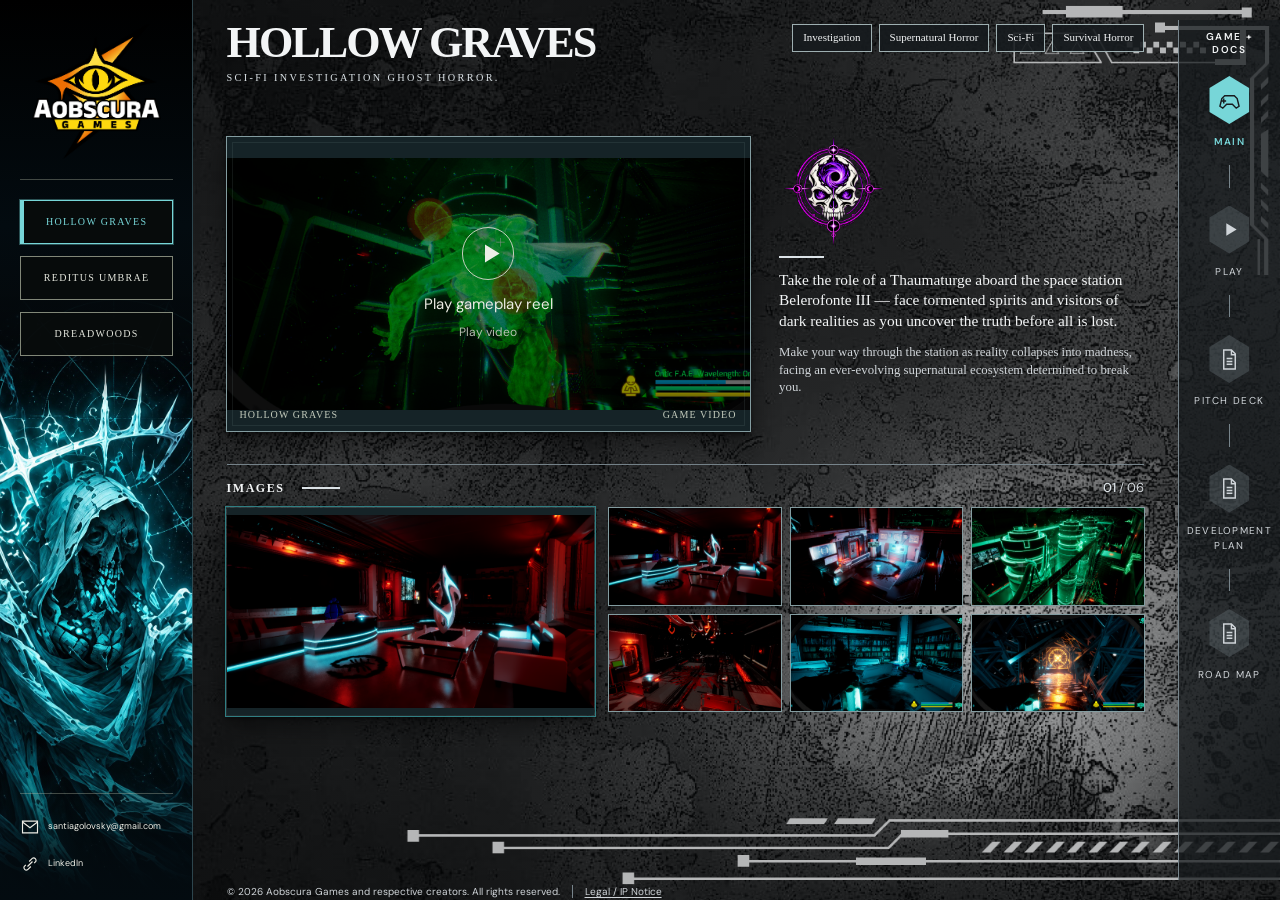
==== index.html @ de71d118 "Load updated Dreadwoods media" ====
<!doctype html>
<html lang="en">
<head>
  <meta charset="utf-8">
  <meta name="viewport" content="width=device-width,initial-scale=1">
  <meta name="theme-color" content="#30312f">
  <meta name="description" content="Current games in development by or with the collaboration of Aobscura Games: Hollow Graves, Reditus Umbrae and Dreadwoods.">
  <title>Games — Aobscura Games</title>
  <link rel="icon" href="data:image/svg+xml,%3Csvg xmlns='http://www.w3.org/2000/svg' viewBox='0 0 32 32'%3E%3Crect width='32' height='32' fill='%2330312f'/%3E%3Cpath d='m16 6 10 10-10 10L6 16Z' fill='%23b33b34'/%3E%3C/svg%3E">
  <link rel="stylesheet" href="./style.css?v=20261008l">
  <script defer src="./games.config.js?v=20261022a"></script>
  <script defer src="./dreadwoods-media.js?v=20261022a"></script>
  <link rel="stylesheet" href="./documents.css?v=20261008l">
  <link rel="stylesheet" href="./surfaces.css?v=20261011f">
  <link rel="stylesheet" href="./pdf-polish.css?v=20261009a">
  <script defer src="./documents.js?v=20261009a"></script>
  <link rel="stylesheet" href="./play.css?v=20261021ru">
  <link rel="stylesheet" href="./tags.css?v=20261021a">
  <script defer src="./play.js?v=20261021legal"></script>
  <link rel="stylesheet" href="./legal.css?v=20261021a">
  <script defer src="./legal.js?v=20261021a"></script>
  <script defer src="./app.js?v=20261013a"></script>
  <script defer src="./tags.js?v=20261021a"></script>
</head>
<body data-theme="hollow">
  <a class="skip" href="#game-title">Skip to game</a>
  <div class="shell"><div class="page-edges" aria-hidden="true"></div>
    <aside class="identity" aria-label="Identity and contact">
      <div class="sidebar-art" aria-hidden="true"><img id="sidebar-art" alt=""></div>
      <div class="identity-top"><div class="studio-logo" id="studio-logo"></div><span class="sr-only" id="identity-name"></span><span class="sr-only" id="identity-role"></span><div class="identity-divider"></div><nav id="game-tabs" class="game-tabs" aria-label="Choose a game"></nav></div>
      <div class="identity-bottom"><div class="identity-divider"></div><div class="contact-links" id="contact-links"></div></div>
    </aside>
    <main class="game" id="game-panel" aria-labelledby="game-title">
      <header class="game-heading"><div class="title-group"><h1 id="game-title" tabindex="-1"></h1><p id="game-subtitle"></p></div><ul class="metadata" id="metadata" aria-label="Game details"></ul></header>
      <div class="content-row"><section class="video-frame" id="video-frame" aria-label="Game video"></section><aside class="project-pitch" aria-label="About the game"><div class="project-logo" id="project-logo"></div><div class="pitch-copy"><div class="accent-divider" aria-hidden="true"></div><p id="description-primary"></p><p id="description-secondary"></p></div></aside></div>
      <section class="gallery" aria-label="Game images"><div class="gallery-heading"><h2>Images</h2><span id="image-count"></span></div><div class="gallery-body"><figure class="selected-image" id="selected-image"></figure><div class="thumbnails" id="thumbnails" role="group" aria-label="Choose an image"></div></div></section>
      <section id="play-view" class="play-view" aria-labelledby="play-title" hidden>
        <div class="play-heading"><h2 id="play-title">Play</h2></div>
        <div class="play-layout">
          <article class="play-premise"><span class="play-frame-corners" aria-hidden="true"><span class="play-frame-corner"></span></span><h3>The Game</h3><div id="play-premise-copy" class="play-premise-copy"></div></article>
          <aside class="play-build" aria-labelledby="play-build-title">
            <h3 id="play-build-title">Playable build</h3><p id="play-preparation" class="play-preparation">Under construction</p>
            <div id="play-poster" class="play-poster" hidden></div>
            <dl id="play-build-details" class="play-build-details"></dl><div id="play-build-actions"></div>
            <p id="play-build-note" class="play-build-note"></p><p id="play-build-provider" class="play-build-provider" hidden></p>
            <div id="play-build-legal" class="play-build-legal" hidden>
              <p><strong>Evaluation build — not for redistribution.</strong></p>
              <p>Provided solely for private evaluation. Redistribution, resale, public hosting or reuse of project materials without permission is prohibited.</p>
            </div>
          </aside>
        </div>
      </section>
      <section id="document-view" class="document-view" aria-label="Game document" hidden>
        <div class="document-body">
          <section class="pdf-stage" id="pdf-stage" aria-label="PDF page viewer" tabindex="0">
            <div id="pdf-page" class="pdf-page"></div>
            <p id="pdf-status" class="pdf-status" role="status"></p>
            <button id="pdf-prev" class="pdf-arrow previous" aria-label="Previous page" disabled>‹</button>
            <button id="pdf-next" class="pdf-arrow next" aria-label="Next page" disabled>›</button>
          </section>
          <aside class="document-info" aria-label="Document details">
            <div id="document-logo" class="document-logo"></div>
            <div class="document-rule"></div><h2 id="document-title"></h2><p id="document-description"></p>
            <div class="document-metadata">
              <div class="document-meta-row"><svg viewBox="0 0 24 24" aria-hidden="true"><path d="M6 2h8l4 4v16H6ZM14 2v5h4M9 11h6M9 14h6M9 17h6"/></svg><span>PDF document</span></div>
              <div class="document-meta-row"><svg viewBox="0 0 24 24" aria-hidden="true"><path d="M8 3h11v15H8ZM5 6H3v16h12v-2M11 7h5M11 10h5M11 13h5"/></svg><span id="pdf-total">Not available yet</span></div>
              <div class="document-meta-row"><svg viewBox="0 0 24 24" aria-hidden="true"><path d="M3 4h18v14H3ZM8 22h8M12 18v4M6 13l5-6M6 7h5v6"/></svg><span>Presentation document</span></div>
            </div>
            <div class="document-actions">
              <a id="pdf-open" class="document-action primary" target="_blank" rel="noopener noreferrer" hidden><svg viewBox="0 0 24 24" aria-hidden="true"><path d="M14 3h7v7M21 3l-11 11M10 5H3v16h16v-7"/></svg><span>Open PDF</span><svg viewBox="0 0 24 24" aria-hidden="true"><path d="m9 6 6 6-6 6"/></svg></a>
              <a id="pdf-download" class="document-action secondary" download hidden><svg viewBox="0 0 24 24" aria-hidden="true"><path d="M12 3v12m-5-5 5 5 5-5M3 16v5h18v-5"/></svg><span>Download PDF</span><svg viewBox="0 0 24 24" aria-hidden="true"><path d="m9 6 6 6-6 6"/></svg></a>
            </div>
            <p class="document-helper">Use ← → to navigate</p>
          </aside>
        </div>
        <section class="document-pages" aria-label="Document pages"><div class="document-pages-heading"><h2>Pages</h2><span id="pdf-count" role="status"></span></div><div id="pdf-thumbnails" class="pdf-thumbnails" role="group" aria-label="Choose a PDF page"></div></section>
      </section>
      <footer class="site-legal-footer" aria-label="Copyright and legal information">
        <span>© 2026 Aobscura Games and respective creators. All rights reserved.</span>
        <a href="#legal-ip-notice" id="legal-ip-link" aria-haspopup="dialog" aria-controls="legal-ip-notice">Legal / IP Notice</a>
      </footer>
    </main>
    <nav id="material-tabs" class="material-rail" aria-label="Game materials"><h2>Game + Docs</h2></nav>
  </div>
  <dialog id="legal-ip-notice" class="legal-dialog" aria-labelledby="legal-ip-title">
    <div class="legal-dialog-heading">
      <h2 id="legal-ip-title">INTELLECTUAL PROPERTY NOTICE</h2>
      <button type="button" id="legal-ip-close" aria-label="Close Legal / IP Notice" autofocus>×</button>
    </div>
    <p>© 2026 Aobscura Games and respective creators. All rights reserved.</p>
    <p>Hollow Graves, Reditus Umbrae and Dreadwoods, including their original concepts, worlds, characters, writing, game design, code, artwork and audiovisual materials presented on this site, may not be reproduced, redistributed, modified or used commercially without authorization from the applicable rights holders.</p>
    <p>Third-party and licensed materials, where applicable, remain the property of their respective owners.</p>
  </dialog>
  <p class="sr-only" id="announcement" role="status" aria-live="polite" aria-atomic="true"></p>
  <noscript><p class="noscript">Enable JavaScript to switch between Hollow Graves, Reditus Umbrae and Dreadwoods. Contact: santiagolovsky@gmail.com.</p></noscript>
</body>
</html>
---- style.css ----
@import url('https://fonts.googleapis.com/css2?family=Cinzel:wght@500;600&family=Cormorant+Garamond:wght@600;700&family=DM+Sans:wght@400;500;600&family=Libre+Baskerville:wght@400&display=swap');
:root{--accent:#08696e;--sidebar-accent:#77d6d8;--paper:#e7eceb;--side:#071216;--ink:#152124;--muted:#53656a;--line:#a6b4b5;--media:#17262b;--heading:'Cormorant Garamond',Georgia,serif;--body:'DM Sans',Arial,sans-serif;--pitch:'Libre Baskerville',Georgia,serif;--texture:url('assets/themes/paper.svg');--motif:url('assets/themes/hollow-diagram.svg');--border-style:solid;--side-width:clamp(210px,15.1vw,290px);--space:clamp(18px,2vw,38px)}
*{box-sizing:border-box}body{margin:0;background:var(--paper);color:var(--ink);font:16px/1.5 var(--body);transition:background-color .3s,color .3s}button,a{-webkit-tap-highlight-color:transparent}button{font:inherit;cursor:pointer}button:disabled{cursor:default}button:focus-visible,a:focus-visible{outline:2px solid var(--accent);outline-offset:4px}a{color:inherit;text-decoration:none}a:hover{text-decoration:underline}h1,h2,p,figure{margin:0}button,iframe{border-radius:0}img{display:block;max-width:100%}svg{width:20px;height:20px}[hidden]{display:none!important}.sr-only{position:absolute;width:1px;height:1px;padding:0;margin:-1px;overflow:hidden;clip:rect(0,0,0,0);white-space:nowrap;border:0}.skip{position:fixed;top:-100px;left:20px;z-index:30;padding:12px;background:var(--paper)}.skip:focus{top:10px}.shell{position:relative;isolation:isolate;min-height:100dvh;display:grid;grid-template-columns:var(--side-width) minmax(0,1fr)}.shell:before,.shell:after{content:'';position:fixed;pointer-events:none;z-index:-1;inset:0 0 0 var(--side-width)}.shell:before{background-image:var(--texture);background-repeat:repeat;mix-blend-mode:multiply;opacity:.8}.shell:after{background-image:var(--motif);background-size:100% 100%;background-repeat:no-repeat;opacity:.7;transition:opacity .3s}.identity{position:sticky;top:0;align-self:start;height:100dvh;background:var(--side);color:#ecece4;padding:clamp(20px,2vw,36px) clamp(18px,1.6vw,31px) 26px;display:flex;flex-direction:column;justify-content:space-between;min-width:0;overflow:hidden;isolation:isolate;transition:background-color .3s}.identity:before{content:'';position:absolute;inset:0;pointer-events:none;border-right:1px solid color-mix(in srgb,var(--sidebar-accent),transparent 65%);z-index:3}.sidebar-art{position:absolute;inset:38% 0 0;z-index:-2;pointer-events:none;overflow:hidden;opacity:.55;mask-image:linear-gradient(transparent,black 22%,black 74%,transparent)}.sidebar-art img{width:100%;height:100%;object-fit:cover;object-position:center;filter:brightness(.75) saturate(.75)}.identity:after{content:'';position:absolute;inset:0;z-index:-1;background:linear-gradient(var(--side) 0%,transparent 30%,transparent 65%,var(--side) 98%);pointer-events:none}.studio-logo{height:clamp(100px,14vh,165px);display:flex;align-items:center;justify-content:center}.studio-logo img{height:100%;width:auto;max-width:95%;object-fit:contain}.studio-logo .logo-fallback{font:600 24px var(--heading);letter-spacing:.12em}.identity-divider{height:1px;background:#b1b5a35e;margin:24px 0 28px}.game-tabs{display:flex;flex-direction:column;gap:13px}.game-tab{position:relative;min-height:52px;width:100%;padding:13px 9px;border:1px solid #818778;background:#0b0e0ed9;color:#e4e6dd;font-family:var(--heading);font-size:13px;font-weight:600;line-height:1.25;letter-spacing:.08em;transition:border-color .25s,color .25s,background .25s}.game-tab[aria-current=true]{border-color:var(--sidebar-accent);box-shadow:inset 4px 0 var(--sidebar-accent);color:var(--sidebar-accent);background:#080d0cf2}.game-tab:hover{border-color:var(--sidebar-accent)}.identity button:focus-visible,.identity a:focus-visible{outline-color:var(--sidebar-accent)}.identity-bottom{position:relative;margin-top:30px}.contact-links{display:flex;flex-direction:column;gap:17px}.contact-links a{display:flex;align-items:center;gap:12px;font-size:12px;min-height:25px;overflow-wrap:anywhere}.contact-links svg{flex:none;stroke:currentColor;fill:none;stroke-width:1.4}.game{width:100%;max-width:none;margin-inline:auto;min-width:0;padding:clamp(22px,2.4vh,32px) var(--space) 24px;display:flex;flex-direction:column;gap:22px;align-self:start}.game-heading{height:84px;flex:none;display:flex;align-items:flex-start;justify-content:space-between;gap:18px}.title-group{min-width:0;flex:1}h1{font:600 clamp(32px,3.85vw,74px)/1.05 var(--heading);letter-spacing:-.025em;white-space:nowrap}#game-subtitle{color:var(--accent);font-size:clamp(11px,.83vw,16px);text-transform:uppercase;letter-spacing:.2em;line-height:1.6;margin-top:5px;white-space:nowrap}.metadata{padding:0;margin:4px 0 0;list-style:none;display:flex;flex-wrap:wrap;justify-content:flex-end;gap:7px;max-width:25%;flex:none}.metadata li{background:color-mix(in srgb,var(--paper) 93%,var(--ink));border:1px solid var(--line);padding:8px 13px;white-space:nowrap;font:12px var(--pitch);line-height:1.35}.content-row{display:grid;grid-template-columns:minmax(0,57fr) minmax(0,38fr);column-gap:5%;align-items:start}.video-frame,.selected-image,.thumbnail{box-sizing:content-box;aspect-ratio:16 / 9;width:100%;height:auto;min-width:0;position:relative;overflow:hidden;background:var(--media);outline:1px var(--border-style) color-mix(in srgb,var(--accent),var(--line) 70%);outline-offset:0;border:0;padding:0;isolation:isolate;transition:background-color .3s}.video-frame{display:grid;place-items:center}.video-frame:before,.image-placeholder:before{content:'';position:absolute;inset:0;z-index:-1;pointer-events:none;background-image:var(--texture);opacity:.14;mix-blend-mode:screen}.video-frame:after{content:'';position:absolute;inset:10px;pointer-events:none;border:1px solid #d3dbc318;z-index:-1}.video-frame video,.video-frame iframe{position:absolute;inset:0;display:block;width:100%;height:100%;object-fit:contain;border:0;background:#0c1010}.video-poster{position:absolute;inset:0;width:100%;height:100%;object-fit:contain;filter:brightness(.55);z-index:-1}.video-empty,.video-start{display:flex;flex-direction:column;align-items:center;justify-content:center;gap:8px;color:#ecece4;text-align:center;padding:18px}.video-start{position:absolute;inset:0;width:100%;height:100%;border:0;background:transparent}.play-symbol{height:clamp(40px,4.1vw,78px);width:clamp(40px,4.1vw,78px);border:1px solid #c5cebe;border-radius:50%;display:grid;place-items:center;margin-bottom:5px}.play-symbol svg{width:27px;height:27px;fill:#eceee7;transform:translateX(1px)}.video-empty .play-symbol{opacity:.4}.video-empty strong,.video-start strong{font-weight:400;font-size:15px}.video-empty p,.video-start p{font-size:12px;color:#b6beb2}.video-start:hover .play-symbol{background:#e9eee5}.video-start:hover svg{fill:var(--media)}.media-corner{position:absolute;left:13px;bottom:9px;font-size:10px;letter-spacing:.08em;color:#c3cbbc}.media-corner.right{left:auto;right:13px}.video-error{padding:20px;text-align:center;color:#eceee7;font-size:15px}.video-error p{font-size:13px;margin-top:8px;color:#c6c9bf}.project-pitch{min-width:0;display:flex;flex-direction:column;gap:12px;padding:0 0 0 2%;}.project-logo{height:clamp(78px,10.7vw,195px);display:flex;justify-content:center;align-items:center;flex:none}.project-logo img{width:auto;height:100%;max-width:75%;object-fit:contain;}.project-logo .logo-fallback{font:600 20px var(--heading);letter-spacing:.06em;text-align:center}.accent-divider{width:45px;height:2px;background:var(--accent);margin-bottom:17px}.pitch-copy p{font-family:var(--pitch);font-size:clamp(14px,1.13vw,21px);line-height:1.52}.pitch-copy #description-secondary{font-size:clamp(12px,1vw,18px);color:var(--muted);margin-top:15px}.gallery{padding-top:18px;border-top:1px solid var(--line);min-width:0}.gallery-heading{display:flex;align-items:center;justify-content:space-between;margin-bottom:13px}.gallery h2{font-size:12px;letter-spacing:.15em;font-weight:600;display:flex;align-items:center;gap:17px;text-transform:uppercase}.gallery h2:after{content:'';display:block;width:38px;height:2px;background:var(--accent)}#image-count{font-size:13px;color:var(--muted);font-variant-numeric:tabular-nums}#image-count strong{color:var(--accent);font-weight:500}.gallery-body{display:grid;grid-template-columns:minmax(0,40fr) minmax(0,60fr);gap:16px;align-items:start}.selected-image{outline-color:var(--accent);outline-offset:2px}.selected-image img{position:absolute;inset:0;width:100%;height:100%;object-fit:contain}.selected-image figcaption{position:absolute;bottom:0;left:0;right:0;background:#0c100ddd;color:#e5e9df;padding:6px 10px;font-size:12px}.image-placeholder{position:absolute;inset:0;display:flex;align-items:center;justify-content:center;flex-direction:column;gap:8px;color:#bac1b3;isolation:isolate}.image-placeholder svg{width:28px;height:28px;stroke:currentColor;stroke-width:1;fill:none;opacity:.5}.image-placeholder span{font-size:12px;opacity:.75}.image-marker{position:absolute;bottom:8px;left:10px;font-size:10px;color:#cad0c3;letter-spacing:.06em}.thumbnails{display:grid;grid-template-columns:repeat(3,minmax(0,1fr));gap:13px;align-items:start}.thumbnail{cursor:pointer}.thumbnail:hover{outline-color:var(--accent);outline-width:2px}.thumbnail .image-placeholder span{position:absolute;left:9px;bottom:5px;font-size:12px;opacity:1}.thumbnail img{position:absolute;inset:0;width:100%;height:100%;object-fit:cover}.noscript{position:fixed;inset:0;background:var(--paper);padding:10vw}.content-enter{animation:content-enter .28s ease-out}@keyframes content-enter{from{opacity:.45}to{opacity:1}}
/* The frame geometry is width-driven. No media row stretches to fill spare height. */
@media(min-width:1101px) and (max-height:850px){.game{gap:17px;padding-top:20px;max-width:none}.game-heading{height:68px}h1{font-size:clamp(32px,3.5vw,58px)}.project-logo{height:clamp(64px,10.4vh,95px)}.project-pitch{gap:9px}.pitch-copy p{font-size:clamp(13px,1.04vw,17px);line-height:1.46}.pitch-copy #description-secondary{font-size:clamp(12px,.94vw,15px);margin-top:10px}.accent-divider{margin-bottom:11px}.gallery{padding-top:13px}.gallery-heading{margin-bottom:10px}.identity-divider{margin:18px 0 23px}.studio-logo{height:115px}.game-tab{min-height:46px;font-size:12px}.contact-links{gap:13px}}
@media(max-width:1100px){:root{--side-width:190px;--space:22px}.game{max-width:none;gap:20px}.game-heading{height:auto;min-height:85px;display:block}h1{font-size:clamp(30px,4.1vw,45px)}#game-subtitle{font-size:10px;letter-spacing:.13em;white-space:normal}.metadata{position:static;max-width:none;justify-content:flex-start;margin-top:10px}.metadata li{padding:4px 8px;font-size:11px}.content-row{grid-template-columns:minmax(0,1fr)}.project-pitch{display:grid;grid-template-columns:100px minmax(0,1fr);gap:20px;padding:22px 0 0}.project-logo{height:100px}.pitch-copy p{font-size:14px}.pitch-copy #description-secondary{font-size:13px;margin-top:10px}.accent-divider{margin-bottom:10px}.gallery-body{grid-template-columns:minmax(0,40fr) minmax(0,60fr);gap:12px}.thumbnails{gap:10px}.studio-logo{height:110px}.identity{padding:23px 16px}.game-tab{font-size:11px;min-height:44px}.contact-links a{font-size:11px;gap:8px}.contact-links svg{width:17px}}
@media(max-width:700px){:root{--side-width:0px;--space:20px}.shell{grid-template-columns:minmax(0,1fr)}.shell:before,.shell:after{inset:0}.identity{position:relative;height:auto;padding:16px 20px 18px;display:block}.sidebar-art{inset:0;opacity:.2;mask-image:none}.studio-logo{height:77px;justify-content:flex-start}.studio-logo img{height:100%;width:94px;object-fit:contain}.identity-top{display:grid;grid-template-columns:95px minmax(0,1fr);align-items:center;gap:14px}.identity-top>.identity-divider{display:none}.game-tabs{display:grid;grid-template-columns:1fr;gap:7px}.game-tab{min-height:31px;padding:7px;font-size:10px;text-align:left;padding-left:13px}.identity-bottom{margin:0;position:absolute;left:20px;top:111px}.identity-bottom .identity-divider{display:none}.contact-links{flex-direction:row;gap:12px}.contact-links a span{display:none}.contact-links a{min-width:28px;min-height:30px}.game{padding:22px 20px 24px;gap:22px}.game-heading{min-height:0;height:auto;display:flex;position:relative;padding-bottom:30px}h1{font-size:clamp(27px,6.9vw,46px);white-space:nowrap;letter-spacing:-.04em}#game-subtitle{font-size:10px;letter-spacing:.1em;white-space:normal;margin-top:7px}.metadata{position:absolute;left:0;bottom:0;margin:0;max-width:100%}.metadata li{font-size:10px;padding:3px 7px}.project-pitch{display:flex;padding-top:20px;gap:14px}.project-logo{height:105px}.pitch-copy p{font-size:16px;line-height:1.6}.pitch-copy #description-secondary{font-size:14px}.gallery-body{display:flex;flex-direction:column;gap:18px}.selected-image{flex:none}.thumbnails{width:100%;grid-template-columns:repeat(3,minmax(0,1fr));gap:11px}.video-empty strong{font-size:13px}.video-empty p{font-size:11px}.media-corner{font-size:9px;bottom:7px;left:8px}.media-corner.right{right:8px;left:auto;font-size:8px}.video-empty{gap:5px;padding:12px}.play-symbol{height:43px;width:43px;margin-bottom:3px}.play-symbol svg{height:20px;width:20px}.image-marker{font-size:10px}.gallery{padding-top:15px}}
@media(prefers-reduced-motion:reduce){*,*:before,*:after{transition:none!important;animation:none!important}}
/* Keep the emblem and pitch balanced with the video on laptop displays. */
@media(min-width:1101px) and (max-height:850px){.project-logo{height:128px}.pitch-copy p{font-size:15px}.pitch-copy #description-secondary{font-size:13px}.contact-links a{font-size:10px;gap:8px}.contact-links svg{width:17px}}
.project-logo img{mask-image:radial-gradient(ellipse,black 52%,transparent 74%)}
.game-tab[aria-current=true]{color:color-mix(in srgb,var(--sidebar-accent) 65%,#fff)}

/* Editorial composition: sidebar + full-width main, with quiet outer margins. */
@media(min-width:1101px){
 .game{padding:26px clamp(34px,3vw,58px) 24px;gap:22px}
 .game-heading{height:94px}
 h1{font-size:clamp(46px,4.15vw,80px)}
 .project-pitch{padding:0 12px 0 0;gap:16px}
 .project-logo{height:190px}
 .pitch-copy{max-width:490px}
 .pitch-copy p{font-size:clamp(15px,1.07vw,21px);line-height:1.55}
 .pitch-copy #description-secondary{font-size:clamp(13px,.94vw,18px)}
 .gallery{padding-top:15px}.gallery-heading{margin-bottom:12px}
}
.studio-logo{height:166px}.studio-logo img{max-width:100%;object-fit:contain}
.identity{background:#050708}.identity:after{background:linear-gradient(#000 0%,var(--side) 25%,transparent 55%,#050606e6 100%)}
.sidebar-art{inset:37% 0 0;opacity:.86}.sidebar-art img{filter:brightness(.9) saturate(.9)}
.identity:before{border:1px solid color-mix(in srgb,var(--sidebar-accent),transparent 65%);background-image:var(--motif);background-size:auto 100%;opacity:.7}
.game-tab{font-size:14px;letter-spacing:.09em;background:#080b0be8}
.game-tab:hover{background:color-mix(in srgb,var(--sidebar-accent) 17%,#080b0b);color:#fff;border-color:var(--sidebar-accent)}
.game-tab[aria-current=true]{background:color-mix(in srgb,var(--sidebar-accent) 12%,#080b0b);box-shadow:inset 4px 0 var(--sidebar-accent),0 0 0 1px color-mix(in srgb,var(--sidebar-accent),transparent 65%)}
.game-tab:focus-visible{outline:2px solid #fff;outline-offset:5px}
.shell:after{opacity:.92}
body[data-theme=hollow] .shell:before{opacity:.38}
body[data-theme=hollow] h1{font-weight:700;letter-spacing:-.035em}
body[data-theme=reditus] h1{font-family:'Cinzel',Georgia,serif;font-weight:600;font-size:clamp(32px,3.6vw,69px);letter-spacing:-.035em}
body[data-theme=dreadwoods] h1{font-family:Georgia,serif;font-weight:400;letter-spacing:.015em}
@media(min-width:1101px) and (max-height:850px){.game{padding-top:18px;gap:16px}.game-heading{height:66px}h1{font-size:clamp(38px,3.6vw,60px)}body[data-theme=reditus] h1{font-size:clamp(36px,3.4vw,56px)}.project-logo{height:115px}.project-pitch{gap:10px}.pitch-copy p{font-size:14px}.pitch-copy #description-secondary{font-size:12px}.studio-logo{height:116px}}
@media(max-width:1100px){.studio-logo{height:125px}.game-tab{font-size:11px}.project-logo{height:100px}}
@media(max-width:700px){.studio-logo{height:77px}.studio-logo img{width:95px}.sidebar-art{inset:0;opacity:.2}.game-tab{font-size:10px}.identity{padding-bottom:20px}.project-logo{height:120px}body[data-theme=reditus] h1{font-size:clamp(25px,6.5vw,42px)}}

/* Second visual pass: quiet copy region and a seamless dark logo field. */
.identity:after{background:linear-gradient(#000 0%,#000 20%,var(--side) 33%,transparent 53%,#050606e6 100%)}
.shell:after{mask-image:linear-gradient(to bottom,black 0%,black 30%,transparent 35%,transparent 57%,black 65%)}
.project-pitch{position:relative}.pitch-copy{position:relative}
@media(min-width:1101px){.project-logo img{max-width:70%}.gallery-body{gap:15px}.thumbnails{gap:11px}}
/* Reference fidelity: layered manuscript edges, distinct ink, restrained controls. */
.page-edges{position:fixed;inset:0 0 0 var(--side-width);background:var(--edges) center/100% 100% no-repeat;pointer-events:none;z-index:-1;opacity:.8}
.shell:after{opacity:.48}
.identity:before{background-image:var(--edges);background-size:100% 100%;opacity:.85}
.sidebar-art{inset:33% 0 0;opacity:.95;mask-image:linear-gradient(transparent,black 20%,black 83%,transparent)}
.sidebar-art img{filter:brightness(.86) saturate(.9)}
.identity:after{background:linear-gradient(#000 0%,#000 20%,var(--side) 31%,transparent 48%,#050606db 100%)}
.game-tab{font-family:Georgia,serif;font-weight:400;letter-spacing:.13em}
.game-tab[aria-current=true]{color:var(--sidebar-accent);background:#080b0be8;box-shadow:inset 3px 0 var(--sidebar-accent),0 0 0 1px color-mix(in srgb,var(--sidebar-accent),transparent 65%)}
body[data-theme=reditus] .game-tab[aria-current=true],body[data-theme=dreadwoods] .game-tab[aria-current=true]{color:#f0d5c0}
body[data-theme=hollow] h1{font-family:Georgia,serif;font-weight:700;letter-spacing:-.045em}
body[data-theme=reditus] h1{font-family:'Palatino Linotype','Book Antiqua',Palatino,serif;font-weight:400;letter-spacing:-.035em}
body[data-theme=dreadwoods] h1{font-family:'Baskerville','Times New Roman',serif;font-weight:700;letter-spacing:.015em}
#game-subtitle{font-family:Georgia,serif;font-weight:600;letter-spacing:.27em}
.project-logo{position:relative}
.project-logo img{height:100%;max-width:80%;mask-image:radial-gradient(ellipse,black 42%,transparent 72%)}
.video-frame,.selected-image,.thumbnail{background:color-mix(in srgb,var(--media) 88%,#090d0d);outline-color:color-mix(in srgb,var(--accent) 52%,var(--line))}
.video-frame:after{inset:6px;border-color:#d3dbc321}
.video-frame:before{opacity:.07}
.image-placeholder:before{opacity:.05}
.media-corner,.image-marker{font-family:Georgia,serif;letter-spacing:.11em}
.selected-image{outline-color:var(--accent)}
.gallery h2{font-family:Georgia,serif;font-size:14px;letter-spacing:.13em}
.metadata li{background:transparent;border-color:color-mix(in srgb,var(--line),var(--ink) 20%);font-family:Georgia,serif;font-size:14px}
body[data-theme=dreadwoods] .shell:after{opacity:.22}
body[data-theme=reditus] .shell:before{opacity:.85}
body[data-theme=dreadwoods] .shell:before{opacity:.75}
@media(min-width:1101px){
 body[data-theme=hollow] h1{font-size:clamp(44px,4.25vw,82px)}
 body[data-theme=reditus] h1{font-size:clamp(43px,4.15vw,80px)}
 body[data-theme=dreadwoods] h1{font-size:clamp(46px,4.35vw,84px)}
 .project-logo{height:198px}.project-pitch{gap:12px}
 .pitch-copy p{font-family:Georgia,serif;font-size:clamp(16px,1.22vw,23px);line-height:1.42}
 .pitch-copy #description-secondary{font-size:clamp(14px,1.06vw,20px);line-height:1.42}
}
@media(min-width:1101px) and (max-height:850px){body[data-theme] h1{font-size:clamp(37px,3.6vw,61px)}.project-logo{height:115px}.pitch-copy p{font-size:16px}.pitch-copy #description-secondary{font-size:14px}}
@media(max-width:700px){.page-edges{opacity:.38}.sidebar-art{inset:0;opacity:.2}.metadata li{font-size:11px}#game-subtitle{letter-spacing:.16em}}
/* Screen-fit composition. Width and height both constrain the 16:9 frames. */
.shell:before{background-image:var(--texture),var(--paper-art);background-size:360px 360px,240px 200px;opacity:.65}
body[data-theme=hollow] .shell:before{opacity:.38}
.page-edges{background-image:var(--binding-art),var(--outer-art);background-position:left top,right top;background-size:30px 100%,26px 100%;background-repeat:no-repeat;opacity:.85}
@media(min-width:701px){
 :root{--side-width:clamp(165px,15.1vw,290px);--space:clamp(20px,2.6vw,50px);--hero-height:min(calc((100vw - var(--side-width) - 2*var(--space))*.57*.5625),calc((100dvh - 166px)*.57));--row-height:max(var(--hero-height),min(310px,42dvh));--gallery-height:min(calc((100vw - var(--side-width) - 2*var(--space))*.40*.5625),calc(100dvh - var(--row-height) - 175px))}
 html,body{height:100%;overflow:hidden}
 .shell{height:100dvh;min-height:0;grid-template-columns:var(--side-width) minmax(0,1fr)}
 .game{height:100dvh;max-width:none;padding:20px var(--space);gap:17px;display:flex;min-height:0}
 .game-heading{height:80px;min-height:0;display:flex;padding:0;flex:none}
 body[data-theme] h1{font-size:clamp(30px,4vw,77px);line-height:1.03}
 #game-subtitle{font-size:clamp(9px,.8vw,15px);letter-spacing:.19em;white-space:normal}
 .metadata{position:static;max-width:24%;margin:4px 0 0;justify-content:flex-end}.metadata li{font-size:clamp(10px,.74vw,14px);padding:6px 9px}
 .content-row{height:var(--row-height);min-height:0;flex:none;display:grid;grid-template-columns:calc(var(--hero-height)*16/9) minmax(0,1fr);gap:clamp(18px,3.5vw,67px)}
 .video-frame{width:100%;height:auto;aspect-ratio:16/9;align-self:start}
 .project-pitch{display:flex;flex-direction:column;padding:0;gap:10px;min-height:0;max-height:100%}
 .project-logo{height:clamp(60px,calc(var(--row-height)*.35),180px);flex:none}
 .pitch-copy{max-width:490px}.pitch-copy p{font:clamp(12px,1.2vw,23px)/1.36 Georgia,serif}.pitch-copy #description-secondary{font-size:clamp(11px,1vw,19px);line-height:1.36;margin-top:12px}
 .accent-divider{margin-bottom:12px}
 .gallery{padding-top:13px;min-height:0;flex:none}.gallery-heading{height:20px;margin-bottom:10px}.gallery h2{font-size:12px}
 .gallery-body{display:grid;grid-template-columns:calc(var(--gallery-height)*16/9) minmax(0,1fr);gap:15px;align-items:start}
 .selected-image{width:100%;height:auto;aspect-ratio:16/9}
 .thumbnails{display:grid;grid-template-columns:repeat(3,minmax(0,1fr));gap:10px;max-width:calc(((var(--gallery-height) - 10px)/2)*16/9*3 + 20px)}
 .thumbnail{width:100%;height:auto;aspect-ratio:16/9}
 .identity{height:100dvh;padding:24px clamp(15px,1.6vw,31px);display:flex;position:sticky}.identity-top{display:block}.identity-bottom{position:relative;top:auto;left:auto;margin-top:20px}
 .studio-logo{height:clamp(85px,15vh,162px)}.studio-logo img{width:auto}.identity-divider{margin:20px 0}.game-tabs{display:flex;gap:12px}.game-tab{font-size:clamp(10px,.72vw,14px);min-height:44px;padding:10px 6px;text-align:center}
 .contact-links{display:flex;flex-direction:column;gap:12px}.contact-links a{font-size:clamp(9px,.62vw,12px);gap:8px}.contact-links a span{display:inline}
}
@media(min-width:701px) and (max-height:800px){
 :root{--hero-height:min(calc((100vw - var(--side-width) - 2*var(--space))*.57*.5625),calc((100dvh - 142px)*.57));--gallery-height:min(calc((100vw - var(--side-width) - 2*var(--space))*.40*.5625),calc(100dvh - var(--row-height) - 153px))}
 .game{padding-top:15px;padding-bottom:15px;gap:13px}.game-heading{height:62px}body[data-theme] h1{font-size:clamp(28px,3.5vw,62px)}
 .project-logo{height:clamp(50px,calc(var(--row-height)*.27),100px)}.pitch-copy p{font-size:clamp(12px,1.12vw,17px)}.pitch-copy #description-secondary{font-size:clamp(11px,.95vw,14px)}
}
.shell:before{background-size:360px 360px,120px 100px}
@media(max-width:700px){
 html,body{height:100%;overflow:hidden}.shell{height:100dvh;min-height:0;display:flex;flex-direction:column}.identity{height:78px;flex:none;padding:8px 14px}.identity-top{display:grid;grid-template-columns:60px 1fr;gap:10px}.studio-logo{height:52px}.studio-logo img{width:60px}.game-tabs{display:grid;grid-template-columns:repeat(3,1fr);gap:5px}.game-tab{padding:6px 3px;min-height:38px;text-align:center;font-size:8px;letter-spacing:.03em}.identity-bottom{top:56px;left:18px}.contact-links{gap:8px}.contact-links a{min-height:16px;min-width:20px}.contact-links svg{height:12px;width:12px}
 .game{height:calc(100dvh - 78px);padding:12px 18px;gap:12px;min-height:0}.game-heading{height:60px;min-height:0;padding-bottom:22px;flex:none}body[data-theme] h1{font-size:clamp(23px,6.8vw,37px)}#game-subtitle{font-size:8px;letter-spacing:.1em;margin-top:3px}.metadata li{font-size:9px;padding:2px 6px}
 .content-row{display:flex;flex-direction:column;gap:12px;min-height:0}.video-frame{width:min(100%,calc((100dvh - 460px)*16/9));min-width:180px;align-self:center;flex:none}.video-empty strong{font-size:11px}.video-empty p{font-size:9px}.play-symbol{height:30px;width:30px}.media-corner{font-size:7px}.media-corner.right{font-size:6px}
 .project-pitch{display:grid;grid-template-columns:50px minmax(0,1fr);gap:12px;padding:0}.project-logo{height:65px}.project-logo img{max-width:100%}.pitch-copy p{font:12px/1.3 Georgia,serif}.pitch-copy #description-secondary{font-size:11px;line-height:1.3;margin-top:7px}.accent-divider{margin-bottom:7px;width:28px}
 .gallery{padding-top:9px}.gallery-heading{margin-bottom:8px}.gallery h2{font-size:10px}.gallery-body{display:grid;grid-template-columns:40fr 60fr;gap:9px}.thumbnails{grid-template-columns:repeat(3,minmax(0,1fr));gap:6px}.image-placeholder span{font-size:8px}.image-marker{font-size:6px}.thumbnail .image-placeholder span{font-size:8px}.image-placeholder svg{width:16px;height:16px}
}
/* Keep the material subtle and leave the subtitle clear of the media row. */
body[data-theme=reditus] .shell:before,body[data-theme=dreadwoods] .shell:before{opacity:.28}
body[data-theme=hollow] .shell:before{opacity:.24}
@media(min-width:701px) and (min-height:801px){
 .game-heading{height:100px}
 :root{--hero-height:min(calc((100vw - var(--side-width) - 2*var(--space))*.57*.5625),calc((100dvh - 186px)*.57));--gallery-height:min(calc((100vw - var(--side-width) - 2*var(--space))*.40*.5625),calc(100dvh - var(--row-height) - 195px))}
}
@media(min-width:701px) and (max-height:800px){.game-heading{height:74px}:root{--gallery-height:min(calc((100vw - var(--side-width) - 2*var(--space))*.40*.5625),calc(100dvh - var(--row-height) - 165px))}body[data-theme] h1{font-size:clamp(28px,3.3vw,56px)}}
/* Hollow only: coherent cold paper, deliberate orbital notation and crisp artwork. */
body[data-theme=hollow]{--paper:#171b1e}
body[data-theme=hollow] .shell:before{background-image:url('assets/themes/hollow-paper-v2.svg');background-size:400px 400px;opacity:.55;mix-blend-mode:multiply}
body[data-theme=hollow] .shell:after{background-image:url('assets/themes/hollow-orbits-v2.svg');background-size:100% 100%;opacity:1;mask-image:none}
body[data-theme=hollow] .page-edges{display:none}
body[data-theme=hollow] .identity:before{background-image:none;border:0;border-right:1px solid #365059}
body[data-theme=hollow] .sidebar-art{opacity:1;mask-image:linear-gradient(transparent 0%,black 17%,black 88%,transparent 100%)}
body[data-theme=hollow] .sidebar-art img{filter:none;object-fit:cover;object-position:50% 48%}
body[data-theme=hollow] .identity:after{background:linear-gradient(#000 0%,#030b10 25%,transparent 45%,transparent 78%,#030b10 100%)}
body[data-theme=hollow] .project-logo{justify-content:center;align-items:center;padding:0;mix-blend-mode:normal}
body[data-theme=hollow] .project-logo img{height:100%;width:auto;max-width:100%;object-fit:contain;filter:none;mask-image:radial-gradient(ellipse,black 43%,transparent 72%);transform:none}
body[data-theme=hollow] .video-frame,body[data-theme=hollow] .thumbnail{outline:1px solid #839ca0}
body[data-theme=hollow] .selected-image{outline:1px solid #307f83;outline-offset:1px}
body[data-theme=hollow] .video-frame:before,body[data-theme=hollow] .image-placeholder:before{background-image:none}
body[data-theme=hollow] .video-frame:after{border-color:#88a4a21f;inset:5px}
body[data-theme=hollow] .metadata li{border-color:#9eafb1;background:transparent}
body[data-theme=hollow] #game-subtitle{font-weight:400;letter-spacing:.23em}
/* Reditus: sharp cathedral art, restrained ember accents, unchanged paper surface. */
body[data-theme=reditus] .identity{background:#080504}
body[data-theme=reditus] .identity:before{background-image:none;border:0;border-right:1px solid #613329}
body[data-theme=reditus] .sidebar-art{opacity:1;mask-image:linear-gradient(transparent 0%,black 13%,black 90%,transparent 100%)}
body[data-theme=reditus] .sidebar-art img{filter:none;object-fit:cover;object-position:48% 50%}
body[data-theme=reditus] .identity:after{background:linear-gradient(#080504 0%,#080504 25%,transparent 43%,transparent 81%,#080504 100%)}
body[data-theme=reditus] .project-logo{justify-content:center;align-items:center;padding:0}
body[data-theme=reditus] .project-logo img{height:100%;width:auto;max-width:100%;object-fit:contain;filter:none;transform:none}
body[data-theme=reditus] .video-frame,body[data-theme=reditus] .thumbnail{outline:1px solid #9b8370}
body[data-theme=reditus] .selected-image{outline:1px solid #932a26;outline-offset:1px}
body[data-theme=reditus] .video-frame:before,body[data-theme=reditus] .image-placeholder:before{background-image:none}
body[data-theme=reditus] .video-frame:after{border-color:#bc998421;inset:5px}
body[data-theme=reditus] .game-tab:hover{border-color:#dc6550;background:#271310}
body[data-theme=reditus] .game-tab[aria-current=true]{border-color:#c94a3c;background:#200e0bed;color:#ffe1ce}
body[data-theme=reditus] #game-subtitle{font-weight:400}
/* Dreadwoods: unfiltered forest detail with a ritual-tree focal crop. */
body[data-theme=dreadwoods] .identity{background:#090a07}
body[data-theme=dreadwoods] .identity:before{background-image:none;border:0;border-right:1px solid #494237}
body[data-theme=dreadwoods] .sidebar-art{opacity:1;mask-image:linear-gradient(transparent 0%,black 10%,black 91%,transparent 100%)}
body[data-theme=dreadwoods] .sidebar-art img{filter:none;object-fit:cover;object-position:35% 50%}
body[data-theme=dreadwoods] .identity:after{background:linear-gradient(#090a07 0%,#090a07 25%,transparent 41%,transparent 84%,#090a07 100%)}
body[data-theme=dreadwoods] .project-logo{justify-content:center;align-items:center;padding:0}
body[data-theme=dreadwoods] .project-logo img{height:100%;width:auto;max-width:100%;object-fit:contain;filter:none;transform:none}
body[data-theme=dreadwoods] .video-frame,body[data-theme=dreadwoods] .thumbnail{outline:1px solid #968875}
body[data-theme=dreadwoods] .selected-image{outline:1px solid #89342e;outline-offset:1px}
body[data-theme=dreadwoods] .video-frame:before,body[data-theme=dreadwoods] .image-placeholder:before{background-image:none}
body[data-theme=dreadwoods] .video-frame:after{border-color:#b5ac9421;inset:5px}
body[data-theme=dreadwoods] .game-tab:hover{border-color:#bb4c40;background:#241815}
body[data-theme=dreadwoods] .game-tab[aria-current=true]{border-color:#bb4c40;background:#1d1510ed;color:#f1debd}
body[data-theme=dreadwoods] #game-subtitle{font-weight:400}
/* Supplied full-page materials replace the old tiled paper and ornament layers. */
/* A light paper wash subdues ornament contrast without blurring supplied artwork. */
body[data-theme=hollow]{--surface-wash:#090d104d;--paper:#171b1e;--ink:#f3f5f6;--muted:#d0d5d9;--accent:#dce3e7;--line:#77848b}
body[data-theme=reditus]{--surface-wash:#eee3ce59;--muted:#5e5145}
body[data-theme=dreadwoods]{--surface-wash:#ebe2d233;--muted:#5d5549}
@media(min-width:701px){
 .gallery-body{grid-template-columns:calc(var(--fitted-gallery-height,var(--gallery-height))*16/9) minmax(0,1fr)}
 .thumbnails{max-width:calc(((var(--fitted-gallery-height,var(--gallery-height)) - 10px)/2)*16/9*3 + 20px)}
}
body:is([data-theme=hollow],[data-theme=reditus],[data-theme=dreadwoods]) .shell:before{background-image:linear-gradient(var(--surface-wash),var(--surface-wash)),var(--paper-art);background-size:cover;background-position:right center;background-repeat:no-repeat;opacity:1;mix-blend-mode:normal}
body:is([data-theme=hollow],[data-theme=reditus],[data-theme=dreadwoods]) .shell:after{content:none}
body:is([data-theme=hollow],[data-theme=reditus],[data-theme=dreadwoods]) .page-edges{display:none}
body:is([data-theme=hollow],[data-theme=reditus],[data-theme=dreadwoods]) .title-group,body:is([data-theme=hollow],[data-theme=reditus],[data-theme=dreadwoods]) .gallery h2{text-shadow:none}
body:is([data-theme=hollow],[data-theme=reditus],[data-theme=dreadwoods]) .metadata li{background:color-mix(in srgb,var(--paper) 90%,transparent)}
body[data-theme=hollow] .shell:before{background-image:linear-gradient(#090d104d,#090d104d),var(--paper-art)}
/* One cheap opacity curtain covers the entire main surface during tab swaps. */
.game-curtain{position:fixed;inset:0 0 0 var(--side-width);z-index:20;background:#090d0f;opacity:0;pointer-events:none}
.switching-game .game-curtain{pointer-events:auto}
.switching-game .game,.switching-game .game *{transition:none!important;animation:none!important}
.sidebar-art .sidebar-art-outgoing{position:absolute;inset:0;width:100%;height:100%;z-index:1;pointer-events:none}
@media(max-width:700px){.game-curtain{inset:78px 0 0}}
/* Transparent project emblems share the description column's left alignment. */
body[data-theme] .project-logo{align-items:center;justify-content:flex-start;mix-blend-mode:normal;background:none;padding:0}
body[data-theme] .project-logo img{mask-image:none;filter:none;mix-blend-mode:normal;object-fit:contain;object-position:left center;width:auto;height:100%;max-width:100%;transform:none}
---- documents.css ----
/* A second navigation dimension; existing Main components retain their layout. */
:root{--rail-width:clamp(90px,8vw,150px)}
body{--document-accent:var(--accent)}
body[data-theme=hollow]{--document-accent:var(--sidebar-accent)}
.material-rail{border-left:1px solid var(--line);margin:20px 0;min-width:0;display:flex;flex-direction:column;align-items:center;gap:0;padding:10px 8px;z-index:21;background:color-mix(in srgb,var(--paper) 75%,transparent)}
.material-rail h2{font:600 10px var(--body);letter-spacing:.16em;text-transform:uppercase;margin-bottom:28px;text-align:center}
.material-tab{border:0;background:transparent;color:var(--muted);width:100%;padding:12px 2px;display:flex;align-items:center;flex-direction:column;gap:10px;font-size:10px;letter-spacing:.13em;text-transform:uppercase;line-height:1.5}
.material-tab+.material-tab:before{content:'';height:clamp(20px,5vh,58px);width:1px;background:var(--line);margin-bottom:12px}
.material-icon{display:grid;place-items:center;width:44px;height:48px;clip-path:polygon(50% 0,95% 25%,95% 75%,50% 100%,5% 75%,5% 25%);background:color-mix(in srgb,var(--line) 30%,transparent)}
.material-icon svg{width:23px;height:23px;fill:none;stroke:currentColor;stroke-width:1.5}
.material-tab:hover{color:var(--ink)}
.material-tab[aria-current=true]{color:var(--document-accent);font-weight:600}
.material-tab[aria-current=true] .material-icon{color:var(--paper);background:var(--document-accent)}
.material-tab:focus-visible,.pdf-thumbnail:focus-visible,.pdf-stage:focus-visible{outline:2px solid var(--document-accent);outline-offset:2px}
.document-view{flex:1;min-height:0;min-width:0;display:flex;flex-direction:column;gap:22px}
.document-body{display:grid;grid-template-columns:minmax(0,4fr) minmax(165px,1fr);gap:16px;flex:1;min-height:0}
.pdf-stage{position:relative;min-width:0;min-height:0;background:#080b0d;border:1px solid var(--line);display:flex;align-items:center;justify-content:center}
.pdf-page{position:absolute;inset:12px 35px;display:flex;align-items:center;justify-content:center;overflow:hidden}
.pdf-page canvas{display:block;max-width:100%;max-height:100%;object-fit:contain}
.pdf-status{padding:24px 45px;text-align:center;color:#d9dfe2;font-size:13px}
.pdf-arrow{position:absolute;top:50%;transform:translateY(-50%);width:29px;height:46px;border:1px solid #ffffff45;background:#14191edf;color:#fff;font-size:28px;line-height:1}
.pdf-arrow.previous{left:3px}.pdf-arrow.next{right:3px}.pdf-arrow:disabled{opacity:.22}
.document-info{--card-ink:#252a2d;--card-muted:#555d63;min-width:0;display:flex;flex-direction:column;gap:10px;padding:clamp(12px,1.2vw,22px);font:12px/1.5 var(--body);color:var(--card-ink);background:color-mix(in srgb,var(--paper) 18%,#faf9f5);border:1px solid #60666b33;border-radius:3px;box-shadow:0 2px 7px #00000006}
.document-logo{height:clamp(70px,9vh,100px);flex:none;display:flex;justify-content:flex-start;align-items:center;margin-bottom:3px}
.document-logo img{height:100%;width:auto;max-width:100px;object-fit:contain}
.document-rule{width:38px;height:2px;background:var(--document-accent);flex:none}
.document-info h2{font:600 clamp(18px,1.5vw,25px)/1.15 var(--body);letter-spacing:-.025em}
.document-info p{color:var(--card-muted)}
.document-metadata{border-top:1px solid #626a7138;margin-top:4px;padding-top:12px;display:grid;gap:10px;font-size:11px}
.document-meta-row{display:grid;grid-template-columns:18px minmax(0,1fr);gap:10px;align-items:center;min-height:20px}
.document-info svg{width:18px;height:18px;fill:none;stroke:currentColor;stroke-width:1.5;stroke-linecap:round;stroke-linejoin:round;flex:none}
.document-actions{display:flex;flex-direction:column;gap:7px;margin-top:6px}
.document-action{display:grid;grid-template-columns:18px minmax(0,1fr) 12px;align-items:center;gap:7px;width:100%;min-height:36px;padding:7px 9px;border:1px solid transparent;border-radius:3px;font:500 11px/1.25 var(--body);transition:background-color .15s,box-shadow .15s}
.document-action svg:last-child{width:12px;height:12px}
.document-action.primary{background:var(--document-accent);color:#fff}
body[data-theme=hollow] .document-action.primary{color:#092d30}
.document-action.secondary{background:#ffffff50;border-color:#727b8599;color:var(--card-ink)}
.document-action:hover{text-decoration:none;box-shadow:inset 0 0 0 99px #0000000d}
.document-action:focus-visible{outline:2px solid var(--card-ink);outline-offset:3px}
.document-info .document-helper{font:600 8px/1.4 var(--body);letter-spacing:.13em;text-align:center;text-transform:uppercase;margin-top:2px}
.document-info:has(#pdf-open[hidden]) .document-helper{display:none}
body[data-theme=hollow] .document-info{background:color-mix(in srgb,var(--paper) 7%,#faf9f5)}
.document-pages{flex:none;min-width:0;border-top:1px solid var(--line);padding-top:10px}
.document-pages-heading{display:flex;align-items:center;justify-content:space-between;margin-bottom:9px}
.document-pages-heading h2{font:600 11px var(--body);letter-spacing:.18em;text-transform:uppercase;display:flex;align-items:center;gap:18px}
.document-pages-heading h2:after{content:'';width:36px;height:2px;background:var(--document-accent)}
#pdf-count{font-size:12px;color:var(--document-accent)}
.pdf-thumbnails{display:flex;gap:12px;overflow-x:auto;overflow-y:hidden;padding:3px 3px 8px;scroll-snap-type:x proximity;scrollbar-width:thin;scrollbar-color:var(--line) transparent;min-height:24px}
.pdf-thumbnail{flex:0 0 clamp(105px,11vw,195px);min-width:0;padding:0;border:0;background:transparent;color:var(--muted);text-align:left;scroll-snap-align:start;font-size:11px}
.pdf-preview{height:clamp(60px,10vh,108px);display:flex;align-items:center;justify-content:center;background:#11171b;border:1px solid var(--line);margin-bottom:5px}
.pdf-preview canvas{max-width:100%;max-height:100%;object-fit:contain}
.pdf-thumbnail[aria-current=true]{color:var(--document-accent)}
.pdf-thumbnail[aria-current=true] .pdf-preview{outline:2px solid var(--document-accent);outline-offset:1px}
@media(min-width:701px){
 .shell{grid-template-columns:var(--side-width) minmax(0,1fr) var(--rail-width)}
 :root{--hero-height:min(calc((100vw - var(--side-width) - var(--rail-width) - 2*var(--space))*.57*.5625),calc((100dvh - 186px)*.57))}
 .game-curtain{right:var(--rail-width)}
 .content-row{gap:clamp(16px,2.3vw,44px)}
 body[data-theme] h1{font-size:clamp(28px,3.45vw,66px)}
 .game[data-view]:not([data-view=main]) .metadata{display:none}
}
@media(min-width:701px) and (max-height:800px){
 .document-view{gap:14px}.document-logo{height:60px}.document-info{font-size:11px;gap:7px;padding:12px}.document-metadata{gap:7px;padding-top:9px}.document-action{min-height:33px;padding:6px 8px}
 :root{--hero-height:min(calc((100vw - var(--side-width) - var(--rail-width) - 2*var(--space))*.57*.5625),calc((100dvh - 142px)*.57))}
}
@media(min-width:701px) and (max-width:1050px){
 .document-body{grid-template-columns:minmax(0,4fr) minmax(160px,1fr);gap:12px}.document-info{font-size:11px;padding:10px}
 .material-rail{padding:8px 4px}.material-tab{font-size:9px}
}
@media(max-width:700px){
 .material-rail{order:1;flex:none;flex-direction:row;border:0;border-bottom:1px solid var(--line);margin:0;padding:4px 12px;height:49px;gap:3px}
 .material-rail h2{display:none}.material-tab{min-width:0;flex:1;font-size:8px;letter-spacing:.04em;padding:5px 3px;gap:4px;flex-direction:row;justify-content:center;line-height:1.2}
 .material-tab+.material-tab:before{display:none}.material-icon{width:22px;height:26px;flex:none}.material-icon svg{width:14px;height:14px}
 .game{order:2;height:calc(100dvh - 127px);gap:10px}.game-curtain{top:127px}
 .game[data-view]:not([data-view=main]) .metadata{display:none}
 .video-frame{width:min(100%,calc((100dvh - 500px)*16/9))}
 .document-view{gap:12px;overflow-y:auto;overflow-x:hidden}
 .document-body{display:flex;flex-direction:column;flex:none;gap:14px}
 .pdf-stage{height:clamp(200px,34vh,380px);flex:none}
 .pdf-page{inset:8px 32px}.document-info{display:grid;grid-template-columns:60px minmax(0,1fr);gap:8px 12px;padding:14px}
 .document-logo{grid-row:1/3;height:65px}.document-rule{display:none}.document-info h2,.document-info #document-description{grid-column:2}
 .document-metadata{grid-column:1/-1;gap:7px}.document-actions{grid-column:1/-1;display:grid;grid-template-columns:1fr 1fr;gap:8px;margin:0}
 .document-info .document-helper{display:none}
 .document-pages{padding-bottom:10px}.pdf-thumbnail{flex-basis:120px}.pdf-preview{height:68px}
}
@media(min-width:701px) and (max-width:900px){
 .document-view{overflow-y:auto;overflow-x:hidden}
 .document-body{display:flex;flex-direction:column;flex:none}
 .pdf-stage{height:44vh;min-height:230px;flex:none}
 .document-info{display:grid;grid-template-columns:70px minmax(0,1fr);gap:8px 14px;padding:14px}
 .document-logo{grid-row:1/3;height:70px}.document-rule{display:none}
 .document-info h2,.document-info #document-description{grid-column:2}
 .document-metadata{grid-column:1/-1}.document-actions{grid-column:1/-1;display:grid;grid-template-columns:1fr 1fr}
 .document-info .document-helper{display:none}
}
@media(min-width:901px) and (max-height:650px){
 .document-info{gap:5px;font-size:10px;padding:10px}
 .document-logo{height:42px;margin:0}.document-info h2{font-size:17px}
 .document-metadata{gap:4px;padding-top:7px;font-size:10px}
 .document-actions{gap:5px;margin-top:3px}.document-action{min-height:29px;padding:5px 7px;font-size:10px}
 .document-info .document-helper{display:none}
}
---- surfaces.css ----
/* Restrained mounted-surface depth. These tokens do not affect layout or backdrops. */
/* Keep surface painting above the fixed paper layer, even after animation teardown. */
.game { position:relative; z-index:0; isolation:isolate; }

/* Hide game/theme asset assembly behind a restrained loading veil.
   The transition code already waits for the destination background, video poster and gallery imagery. */
.game-curtain {
  position:fixed;
  z-index:20;
  top:0;
  bottom:0;
  left:var(--side-width);
  right:0;
  display:grid;
  place-items:center;
  visibility:hidden;
  opacity:0;
  pointer-events:none;
  background:#07090a;
  color:#d9dddc;
}
.game-curtain::before {
  content:'LOADING';
  font:500 11px/1 var(--body);
  letter-spacing:.28em;
  text-indent:.28em;
  opacity:.8;
  animation:loading-pulse 1.15s ease-in-out infinite alternate;
}
.game-curtain::after {
  content:'';
  position:absolute;
  width:42px;
  height:1px;
  left:50%;
  top:calc(50% + 22px);
  transform:translateX(-50%);
  background:var(--accent);
  opacity:.65;
}
.switching-game .game-curtain { visibility:visible; }
@keyframes loading-pulse { from { opacity:.38; } to { opacity:.9; } }
@media (prefers-reduced-motion: reduce) {
  .game-curtain::before { animation:none; }
}
body[data-theme=hollow] {
  --surface-shadow: 0 3px 5px #0000008c, 0 10px 24px 3px #00000070;
  --surface-edge: 0 0 0 1px #9ccbd52e;
  --surface-card-shadow: 0 2px 4px #00000047, 0 7px 18px 1px #00000038;
  --surface-selected-shadow: 0 2px 3px #00000059, 0 4px 9px #00000040;
  --surface-hover-shadow: 0 2px 5px #00000038;
}
body[data-theme=reditus] {
  --surface-shadow: 0 3px 5px #32150e47, 0 10px 22px 3px #32150e38;
  --surface-edge: 0 0 0 1px #7c39341a;
  --surface-card-shadow: 0 2px 3px #32150e24, 0 6px 15px 1px #32150e20;
  --surface-selected-shadow: 0 2px 3px #32150e26, 0 4px 9px #32150e24;
  --surface-hover-shadow: 0 2px 5px #32150e17;
}
body[data-theme=dreadwoods] {
  --surface-shadow: 0 3px 5px #29271b45, 0 10px 22px 3px #29271b36;
  --surface-edge: 0 0 0 1px #6451401a;
  --surface-card-shadow: 0 2px 3px #29271b22, 0 6px 15px 1px #29271b1f;
  --surface-selected-shadow: 0 2px 3px #29271b24, 0 4px 9px #29271b22;
  --surface-hover-shadow: 0 2px 5px #29271b17;
}
.video-frame,
.selected-image,
.pdf-stage {
  box-shadow: var(--surface-edge), var(--surface-shadow);
}
.document-info {
  box-shadow: var(--surface-card-shadow);
}
.thumbnail[aria-pressed=true] {
  outline-color: var(--document-accent);
  box-shadow: var(--surface-selected-shadow);
}
.pdf-thumbnail[aria-current=true] .pdf-preview {
  box-shadow: var(--surface-selected-shadow);
}
/* Inactive previews remain flat until deliberately hovered or keyboard-focused. */
.thumbnail:focus-visible,
.pdf-thumbnail:focus-visible .pdf-preview {
  box-shadow: var(--surface-selected-shadow);
}
@media (hover:hover) {
  .thumbnail:not([aria-pressed=true]):hover,
  .pdf-thumbnail:not([aria-current=true]):hover .pdf-preview {
    box-shadow: var(--surface-hover-shadow);
  }
}

/* Reditus Main: the secondary pitch sits over a dark illustrated background. */
body[data-theme=reditus] #description-secondary {
  color:#e2e2e2;
}

/* Dreadwoods Main: dark editorial text over the lighter field-journal artwork. */
body[data-theme=dreadwoods] #game-subtitle {
  color:#34332f;
}
body[data-theme=dreadwoods] #description-primary {
  color:#171715;
}
body[data-theme=dreadwoods] #description-secondary {
  color:#3f3d38;
}
---- pdf-polish.css ----
/* PDF viewer polish: keep the document page as large and crisp as the available stage allows. */
.pdf-stage{overflow:hidden}
.pdf-page{inset:0}
.pdf-page canvas{display:block;max-width:100%;max-height:100%;object-fit:contain}
.pdf-arrow{z-index:3;background:#10161ac7;backdrop-filter:blur(2px)}
.pdf-preview canvas{display:block;max-width:100%;max-height:100%;object-fit:contain}

@media(max-width:700px){
  .pdf-page{inset:0}
}
---- play.css ----
/* Additive PLAY presentation. Existing Main, PDF, and theme surfaces are untouched. */
.play-view{--play-accent:var(--document-accent);--play-backing:#f4edde;flex:1;min-height:0;display:flex;flex-direction:column;gap:20px;padding-top:10px}
.play-heading{display:flex;align-items:center;gap:24px}
.play-heading h2{font:600 clamp(25px,2.3vw,42px)/1.1 var(--heading);text-transform:uppercase}
.play-heading:after{content:'';height:1px;background:var(--play-accent);flex:1;opacity:.7}
.play-layout{display:grid;grid-template-columns:minmax(0,1.35fr) minmax(0,1fr);gap:24px;min-height:0;align-items:start}
.play-premise,.play-build{position:relative;background:var(--play-backing);border:1px solid color-mix(in srgb,var(--play-accent) 50%,var(--line));box-shadow:var(--surface-card-shadow);padding:clamp(22px,2.4vw,44px);min-width:0}
.play-premise{min-height:clamp(260px,43vh,480px)}
.play-premise:before{content:'';position:absolute;inset:5px;border:1px solid color-mix(in srgb,var(--play-accent) 25%,transparent);pointer-events:none}
.play-premise h3,.play-build h3{font:600 clamp(14px,1.15vw,20px)/1.35 var(--heading);letter-spacing:.17em;text-transform:uppercase}
.play-premise h3:after{content:'';display:block;width:42px;height:2px;background:var(--play-accent);margin:17px 0 25px}
.play-premise-copy{max-width:54ch;font:clamp(15px,1.1vw,21px)/1.65 var(--pitch)}
.play-premise-copy p+p{margin-top:20px;color:var(--muted)}
.play-build{padding:clamp(20px,1.6vw,30px)}
.play-build h3{color:var(--play-accent);padding-bottom:18px;border-bottom:1px solid var(--line)}
.play-preparation{font:500 10px/1.5 var(--body);letter-spacing:.13em;text-transform:uppercase;color:var(--muted);margin:20px 0 0}
.play-poster{margin-top:18px;aspect-ratio:16/9;overflow:hidden;border:1px solid var(--line)}
.play-poster img{width:100%;height:100%;object-fit:contain}
.play-build-details{margin:20px 0}
.play-build-row{display:grid;gap:5px;padding:12px 0;border-bottom:1px solid color-mix(in srgb,var(--line) 60%,transparent)}
.play-build-row dt{font:500 10px/1.4 var(--body);letter-spacing:.08em;text-transform:uppercase;color:var(--muted)}
.play-build-row dd{margin:0;font:14px/1.5 var(--body)}
.play-build-button{display:block;width:100%;padding:13px 16px;text-align:center;border:1px solid var(--play-accent);background:var(--play-accent);color:#fff;font:600 12px/1.4 var(--body);letter-spacing:.13em;text-transform:uppercase}
.play-build-button:disabled{cursor:default;background:color-mix(in srgb,var(--play-accent) 8%,var(--play-backing));border-color:color-mix(in srgb,var(--play-accent) 45%,var(--line));color:var(--muted)}
.play-build-note,.play-build-provider{font:12px/1.5 var(--body);text-align:center;color:var(--muted);margin-top:13px}
body[data-theme=hollow] .play-view{--play-backing:#07171c}
body[data-theme=hollow] .play-premise{border-color:var(--play-accent);clip-path:polygon(16px 0,calc(100% - 16px) 0,100% 16px,100% calc(100% - 16px),calc(100% - 16px) 100%,16px 100%,0 calc(100% - 16px),0 16px)}
body[data-theme=hollow] .play-build-button:not(:disabled){color:#08282b}
body[data-theme=reditus] .play-premise{border-top:3px double var(--play-accent);border-bottom:3px double var(--play-accent)}
body[data-theme=dreadwoods] .play-premise:before{border-style:double;border-width:3px;border-color:#8a776c55}
/* Only the five-entry rail receives the necessary spacing reduction. */
.material-rail:has([data-view=play]) h2{margin-bottom:12px}
.material-rail:has([data-view=play]) .material-tab{padding-top:8px;padding-bottom:8px}
.material-rail:has([data-view=play]) .material-tab+.material-tab:before{height:clamp(8px,2.5vh,30px);margin-bottom:8px}
.material-tab[data-view=play] .material-icon svg{fill:currentColor;stroke:none;width:19px;height:19px}
@media(max-height:700px) and (min-width:701px){
 .play-view{gap:14px}.play-premise{min-height:250px}.play-premise,.play-build{padding:20px}
 .material-rail:has([data-view=play]) .material-icon{height:38px;width:36px}
 .material-rail:has([data-view=play]) .material-tab{gap:6px}
}
@media(max-width:900px){
 .play-view{overflow-y:auto;overflow-x:hidden;padding:6px 2px 14px}
 .play-layout{grid-template-columns:1fr;gap:18px;flex-shrink:0}
 .play-premise{min-height:0}.play-premise,.play-build{padding:24px}
 .play-premise-copy{font-size:15px}
}
@media(max-width:700px){
 .play-view{gap:14px}
 .material-rail:has([data-view=play]){padding-inline:8px}
 .material-rail:has([data-view=play]) .material-tab{font-size:7px;padding:4px 1px;gap:3px}
 .material-rail:has([data-view=play]) .material-icon{width:18px;height:23px}
 .material-tab[data-view=play] .material-icon svg{width:12px;height:12px}
}



/* Reference-led PLAY cards; scoped to this view. */
.play-view{gap:clamp(14px,2vh,24px)}
.play-layout{align-items:stretch;gap:clamp(20px,2vw,34px);max-height:100%;padding:4px 3px 12px}
.play-premise,.play-build{background:linear-gradient(110deg,#fff6,transparent 65%),var(--play-backing);border-color:var(--play-accent);box-shadow:inset 0 0 32px #785d3212,var(--surface-card-shadow)}
.play-premise{padding:clamp(28px,3vw,52px);min-height:clamp(320px,55vh,610px)}
.play-premise:before{inset:7px;border-color:color-mix(in srgb,var(--play-accent) 55%,transparent)}
.play-premise:after{content:'✦';position:absolute;bottom:-11px;left:calc(50% - 20px);width:40px;text-align:center;font-size:22px;line-height:22px;color:var(--play-accent);background:var(--play-backing)}
.play-premise-copy{font-weight:400;line-height:1.75}
.play-build{padding:clamp(16px,1.4vw,26px);display:flex;flex-direction:column;align-self:start}
.play-build:before{content:'';position:absolute;inset:4px;border:1px solid color-mix(in srgb,var(--play-accent) 30%,transparent);pointer-events:none}
.play-build h3{display:flex;align-items:center;gap:14px;padding:0;border:0}
.play-build h3:after{content:'';flex:1;height:1px;background:var(--play-accent);opacity:.45}
.play-preparation{margin:7px 0 0;font-size:9px;letter-spacing:.12em}
.play-poster{margin-top:16px;border-color:var(--play-accent);outline:1px solid color-mix(in srgb,var(--play-accent) 35%,transparent);outline-offset:4px;background:var(--media)}
.play-poster img{display:block;object-fit:cover}
.play-build-details{margin:14px 0}
.play-build-row{position:relative;padding:10px 0 10px 42px;gap:3px}
.play-build-row dt{font-size:9px}
.play-build-row dt svg{position:absolute;left:2px;top:15px;width:26px;height:26px;color:var(--ink)}
.play-build-row dd{font:400 clamp(12px,1vw,16px)/1.4 var(--pitch)}
.play-build svg{fill:none;stroke:currentColor;stroke-width:1.5;stroke-linecap:round;stroke-linejoin:round}
.play-build-button{display:flex;align-items:center;justify-content:center;gap:14px;min-height:46px;font-family:var(--heading);letter-spacing:.17em}
.play-build-button svg{width:24px;height:24px;flex:none}
.play-build-button:disabled{background:color-mix(in srgb,var(--play-accent) 76%,#33211c);border-color:var(--play-accent);color:#f4eadd}
.play-build-button:not(:disabled):hover{filter:brightness(1.15)}
.play-build-button:focus-visible{outline:2px solid var(--play-accent);outline-offset:4px}
.play-build-note,.play-build-provider{margin-top:10px;font-size:11px}
body[data-theme=hollow] .play-view{--play-accent:#43dce2;--play-backing:#041316}
body[data-theme=hollow] .play-premise,body[data-theme=hollow] .play-build{background:linear-gradient(125deg,#001012,#071c20);box-shadow:inset 0 0 40px #24ccd609,var(--surface-card-shadow)}
body[data-theme=hollow] .play-premise:before{inset:7px;clip-path:polygon(14px 0,calc(100% - 14px) 0,100% 14px,100% calc(100% - 14px),calc(100% - 14px) 100%,14px 100%,0 calc(100% - 14px),0 14px);background:linear-gradient(135deg,#43dce2 0 2px,transparent 2px) top left/25px 25px no-repeat}
body[data-theme=hollow] .play-premise:after{content:'';left:18px;right:18px;bottom:5px;width:auto;height:3px;background:linear-gradient(90deg,var(--play-accent) 0 12%,transparent 12% 82%,var(--play-accent) 82%)}
body[data-theme=hollow] .play-build-button:disabled{background:#041316;color:#a2dfe1;border-color:#43dce2}
body[data-theme=hollow] .play-build-row dt svg{color:#cfe8e9}
body[data-theme=reditus] .play-premise{border:3px double var(--play-accent);background:linear-gradient(110deg,#fff5,transparent),var(--play-backing);border-radius:24px 0 24px 0}
body[data-theme=reditus] .play-premise:before{border-radius:18px 0 18px 0}
body[data-theme=dreadwoods] .play-premise{border-radius:2px 20px 2px 20px}
body[data-theme=dreadwoods] .play-premise:before{border-color:#75634d88;border-radius:0 16px 0 16px}
body[data-theme=dreadwoods] .play-premise:after{content:'☽ ○ ☾';font-size:17px;width:64px;left:calc(50% - 32px)}
@media(min-width:901px) and (max-height:800px){
 .play-premise{min-height:300px;padding:28px}.play-build{padding:16px}
 .play-poster{max-height:25vh;aspect-ratio:auto;height:25vh}
 .play-build-row{padding-top:7px;padding-bottom:7px}
 .play-build-details{margin:10px 0}.play-build-button{min-height:40px;padding:8px}
}
@media(max-width:900px){
 .play-layout{max-height:none}.play-premise{min-height:260px;padding:28px}
 .play-build{width:100%}.play-poster{max-height:none;height:auto;aspect-ratio:16/9}
}

/* Final PLAY reading surfaces: decoration stays in the perimeter. */
.play-view{--play-corner:url("data:image/svg+xml,%3Csvg%20xmlns%3D%22http%3A%2F%2Fwww.w3.org%2F2000%2Fsvg%22%20viewBox%3D%220%200%2064%2064%22%3E%3Cg%20fill%3D%22none%22%20stroke%3D%22%2381362e%22%20stroke-width%3D%221%22%20stroke-linejoin%3D%22miter%22%3E%3Cpath%20d%3D%22M3%2061V18L18%203h43M8%2050V22L22%208h28M4%2020l13%202%205-5-2-13M12%205l-7%207%207%207%207-7Z%22%2F%3E%3Cpath%20d%3D%22M24%208l8%204h25M8%2024l4%208v25%22%2F%3E%3C%2Fg%3E%3C%2Fsvg%3E")}
body[data-theme=hollow] .play-view{--play-corner:url("data:image/svg+xml,%3Csvg%20xmlns%3D%22http%3A%2F%2Fwww.w3.org%2F2000%2Fsvg%22%20viewBox%3D%220%200%2064%2064%22%3E%3Cg%20fill%3D%22none%22%20stroke%3D%22%2343cbd3%22%20stroke-width%3D%221%22%20stroke-linejoin%3D%22miter%22%3E%3Cpath%20d%3D%22M2%2060V19L19%202h41M7%2051V22L22%207h29M12%2043V25L25%2012h18M3%2035h5M35%203v5%22%2F%3E%3Cpath%20stroke-width%3D%222%22%20d%3D%22M2%2027V18L18%202h9%22%2F%3E%3C%2Fg%3E%3C%2Fsvg%3E")}
body[data-theme=dreadwoods] .play-view{--play-corner:url("data:image/svg+xml,%3Csvg%20xmlns%3D%22http%3A%2F%2Fwww.w3.org%2F2000%2Fsvg%22%20viewBox%3D%220%200%2064%2064%22%3E%3Cg%20fill%3D%22none%22%20stroke%3D%22%23795344%22%20stroke-width%3D%221%22%20stroke-linejoin%3D%22miter%22%3E%3Cpath%20d%3D%22M4%2060l3-19-3-13%207-13L28%204l13%203%2019-3M8%2053l5-17-2-13%2012-12%2013%202%2017-5M6%2037l12-10-3-12%2012%203L37%206M13%2036l7%204M27%2018l3%209M36%2013l4%207%22%2F%3E%3Cpath%20d%3D%22M5%2020l8%203M20%205l3%208%22%2F%3E%3C%2Fg%3E%3C%2Fsvg%3E")}
.play-premise{padding:clamp(26px,2.5vw,44px);min-height:clamp(360px,58vh,650px);overflow:visible}
.play-premise-copy{max-width:62ch;font:400 clamp(14px,1.03vw,19px)/1.57 var(--pitch);letter-spacing:0}
.play-premise-copy p{margin:0;font-weight:400}
.play-premise-copy p+p{margin-top:1.25em;color:inherit}
.play-premise h3{font-size:clamp(14px,1.18vw,21px);letter-spacing:.2em}
.play-premise h3:after{margin:14px 0 22px;width:34px;height:2px}
body[data-theme=hollow] .play-premise{clip-path:none;background:#041215;color:#e5eeed}
body[data-theme=reditus] .play-premise,body[data-theme=dreadwoods] .play-premise{border:1px solid var(--play-accent);border-radius:0;background:#f4ecdc;color:#2b251e}
.play-premise:before,body[data-theme=hollow] .play-premise:before,body[data-theme=reditus] .play-premise:before,body[data-theme=dreadwoods] .play-premise:before{inset:6px;border:1px solid color-mix(in srgb,var(--play-accent) 35%,transparent);border-radius:0;clip-path:none;background:none}
.play-premise:after,body[data-theme=hollow] .play-premise:after,body[data-theme=dreadwoods] .play-premise:after{content:'';inset:-4px;width:auto;height:auto;background:var(--play-corner) left top/54px 54px no-repeat;pointer-events:none}
.play-frame-corners{position:absolute;inset:-4px;pointer-events:none}
.play-frame-corners:before,.play-frame-corners:after,.play-frame-corner{content:'';position:absolute;inset:0;background:var(--play-corner) left top/54px 54px no-repeat}
.play-frame-corners:before{transform:rotate(180deg)}
.play-frame-corners:after{transform:scaleX(-1)}
.play-frame-corner{transform:scaleY(-1)}
.play-build{padding:clamp(18px,1.45vw,28px);border-color:color-mix(in srgb,var(--play-accent) 75%,var(--line));box-shadow:var(--surface-card-shadow)}
.play-build:before{inset:5px;border-color:color-mix(in srgb,var(--play-accent) 25%,transparent)}
.play-build h3{font-size:clamp(13px,1.08vw,18px);letter-spacing:.19em}
.play-preparation{margin-top:9px;letter-spacing:.12em;font-size:9px}
.play-poster{margin-top:18px;outline-offset:3px}
.play-build-row{padding:13px 0 13px 40px}
.play-build-row dt svg{top:50%;transform:translateY(-50%);width:24px;height:24px}
.play-build-row dd{font-size:clamp(13px,1vw,17px)}
.play-build-button{min-height:45px;font-size:11px;letter-spacing:.19em}
.play-build-button:disabled{cursor:not-allowed;opacity:.78}
.play-build-note{font-size:11px;line-height:1.5;margin-top:12px}
@media(min-width:901px) and (max-height:800px){
 .play-view{gap:12px;padding-top:4px}
 .play-premise{padding:25px 27px;min-height:0}
 .play-premise-copy{font-size:14px;line-height:1.5}
 .play-premise-copy p+p{margin-top:16px}
 .play-premise h3:after{margin:12px 0 17px}
 .play-build{padding:16px}
 .play-build-row{padding-top:9px;padding-bottom:9px}
}
@media(max-width:900px){
 .play-premise{padding:28px;min-height:0}
 .play-premise-copy{font-size:15px;line-height:1.65;max-width:none}
 .play-layout{padding:5px 5px 14px}
}

/* PLAY typography: narrative hierarchy and a solid, readable download label. */
.play-premise h3{font-weight:700;font-size:clamp(18px,1.3vw,24px);line-height:1.25;letter-spacing:.11em}
.play-premise h3:after{margin:12px 0 21px}
.play-premise-copy{line-height:1.65}
.play-premise-copy p+p{margin-top:1.1em}
.play-build h3{font:600 clamp(14px,1vw,18px)/1.3 var(--body);letter-spacing:.1em}
.play-build-row dt{font-size:10px;letter-spacing:.08em}
.play-build-row dd{font:500 clamp(13px,.9vw,16px)/1.45 var(--body)}
.play-build-button{font:700 clamp(13px,.82vw,16px)/1.2 Arial,Helvetica,sans-serif;letter-spacing:.09em}
.play-build-note,.play-build-provider{font-size:12px;line-height:1.5}
@media(min-width:901px) and (max-height:800px){
 .play-premise h3{font-size:19px}
 .play-premise h3:after{margin:10px 0 17px}
 .play-premise-copy{line-height:1.55}
}

/* Reditus PLAY: oxblood surfaces; stains stay in the frame, copy stays clear. */
body[data-theme=reditus] .play-view{--play-accent:#df8e82;--play-backing:#240e13}
body[data-theme=reditus] .play-premise,
body[data-theme=reditus] .play-build{
 color:#ecdcc4;
 border-color:#984a48;
 background:
  radial-gradient(ellipse at 0 0,#941f2b66,transparent 32%),
  radial-gradient(ellipse at 100% 100%,#71102170,transparent 30%),
  linear-gradient(125deg,#35121a,#1f0d11 58%,#2a0e15);
 box-shadow:inset 0 0 30px #08020466,inset 0 1px #db7b6430,var(--surface-card-shadow);
}
body[data-theme=reditus] .play-premise:before,
body[data-theme=reditus] .play-build:before{
 border-color:#bd686047;
 background:
  radial-gradient(ellipse 5px 21px at 9px 10px,#971c30a6 55%,transparent 68%),
  radial-gradient(ellipse 3px 12px at 20px 3px,#bc3d416b 55%,transparent 68%),
  radial-gradient(circle 2px at 16px 40px,#bc3d4173 60%,transparent 70%),
  radial-gradient(circle 2px at 5px 59px,#bc3d4166 60%,transparent 70%),
  radial-gradient(ellipse 4px 17px at calc(100% - 10px) calc(100% - 13px),#9e203373 55%,transparent 68%),
  radial-gradient(circle 2px at calc(100% - 20px) calc(100% - 39px),#bc3d416b 60%,transparent 70%);
}
body[data-theme=reditus] .play-premise h3{color:#f2d3ba}
body[data-theme=reditus] .play-premise-copy{color:#ecdcc4;text-shadow:0 1px 1px #0003}
body[data-theme=reditus] .play-build h3{color:#f1b2a0}
body[data-theme=reditus] .play-build-row{border-bottom-color:#aa635c47}
body[data-theme=reditus] .play-build-row dt{color:#c5a397}
body[data-theme=reditus] .play-build-row dt svg{color:#ddbaac}
body[data-theme=reditus] .play-build-row dd{color:#f0dfca}
body[data-theme=reditus] .play-poster{border-color:#ad6359;outline-color:#a54c443d}
body[data-theme=reditus] .play-build-button:not(:disabled){background:#8d2934;border-color:#c56863;color:#fff0db;box-shadow:inset 0 1px #f6c2a321}
body[data-theme=reditus] .play-build-button:disabled{background:#47202a;border-color:#8f5556;color:#d3b9ac}
body[data-theme=reditus] .play-preparation,
body[data-theme=reditus] .play-build-note,
body[data-theme=reditus] .play-build-provider,
body[data-theme=reditus] .play-build-legal{color:#cdb5a7}
body[data-theme=reditus] .play-build-legal{border-top-color:#b66c6359}
body[data-theme=reditus] .play-build-legal strong{color:#f1b2a0}
---- tags.css ----
/* Header tag expansion only. Keep the existing metadata component and site layout intact. */
@media (min-width:1101px) {
  .metadata {
    max-width:44%;
    align-content:flex-start;
  }
  .metadata li {
    padding:6px 10px;
    font-size:11px;
    line-height:1.25;
  }
}

@media (max-width:1100px) {
  .metadata {
    max-width:none;
  }
}

@media (max-width:700px) {
  .metadata {
    gap:4px;
  }
  .metadata li {
    padding:3px 6px;
    font-size:9px;
  }
}
---- legal.css ----
/* Legal UI only. The desktop footer occupies the existing bottom gutter. */
.site-legal-footer{position:fixed;left:calc(var(--side-width) + var(--space));right:calc(var(--rail-width) + var(--space));bottom:2px;display:flex;flex-wrap:wrap;align-items:baseline;gap:0 12px;color:var(--muted);font:400 10px/1.3 var(--body);z-index:2;min-width:0;overflow-wrap:anywhere}
.site-legal-footer a{color:inherit;white-space:nowrap;text-decoration:underline;text-underline-offset:2px;padding-inline-start:12px;border-inline-start:1px solid var(--line)}
.site-legal-footer a:hover{color:var(--document-accent)}
.site-legal-footer a:focus-visible{outline:2px solid var(--document-accent);outline-offset:2px}
.legal-dialog{width:min(580px,calc(100% - 32px));max-height:calc(100dvh - 32px);margin:auto;padding:22px 24px;border:1px solid color-mix(in srgb,var(--document-accent) 45%,var(--line));background:var(--paper);color:var(--ink);box-shadow:0 12px 48px #0006;font:400 13px/1.6 var(--body);overflow:auto;overscroll-behavior:contain}
.legal-dialog::backdrop{background:#0009}
.legal-dialog-heading{display:flex;align-items:flex-start;gap:16px;justify-content:space-between}
.legal-dialog h2{margin:0;font:600 14px/1.4 var(--heading);letter-spacing:.08em}
.legal-dialog p{margin:14px 0 0;overflow-wrap:anywhere}
#legal-ip-close{flex:none;border:0;background:transparent;color:var(--muted);font:400 24px/1 var(--body);padding:0;width:28px;height:28px;margin:-5px -8px 0 0}
#legal-ip-close:hover{color:var(--ink)}
#legal-ip-close:focus-visible{outline:2px solid var(--document-accent);outline-offset:2px}
.play-build-legal{margin-top:12px;padding-top:10px;border-top:1px solid color-mix(in srgb,var(--play-accent) 40%,transparent);font:400 11px/1.5 var(--body);color:var(--muted);overflow-wrap:anywhere}
.play-build-legal strong{font-weight:600;color:var(--play-accent)}
.play-build-legal p+p{margin-top:5px}
/* Only reserve extra footer space when its copy must wrap. */
@media(min-width:701px) and (max-width:1100px){#game-panel{padding-bottom:32px}}
@media(max-width:700px){
 .site-legal-footer{left:18px;right:18px;font-size:10px;bottom:3px;gap:1px 10px}
 #game-panel{padding-bottom:44px}
 .legal-dialog{padding:18px;font-size:13px}
}
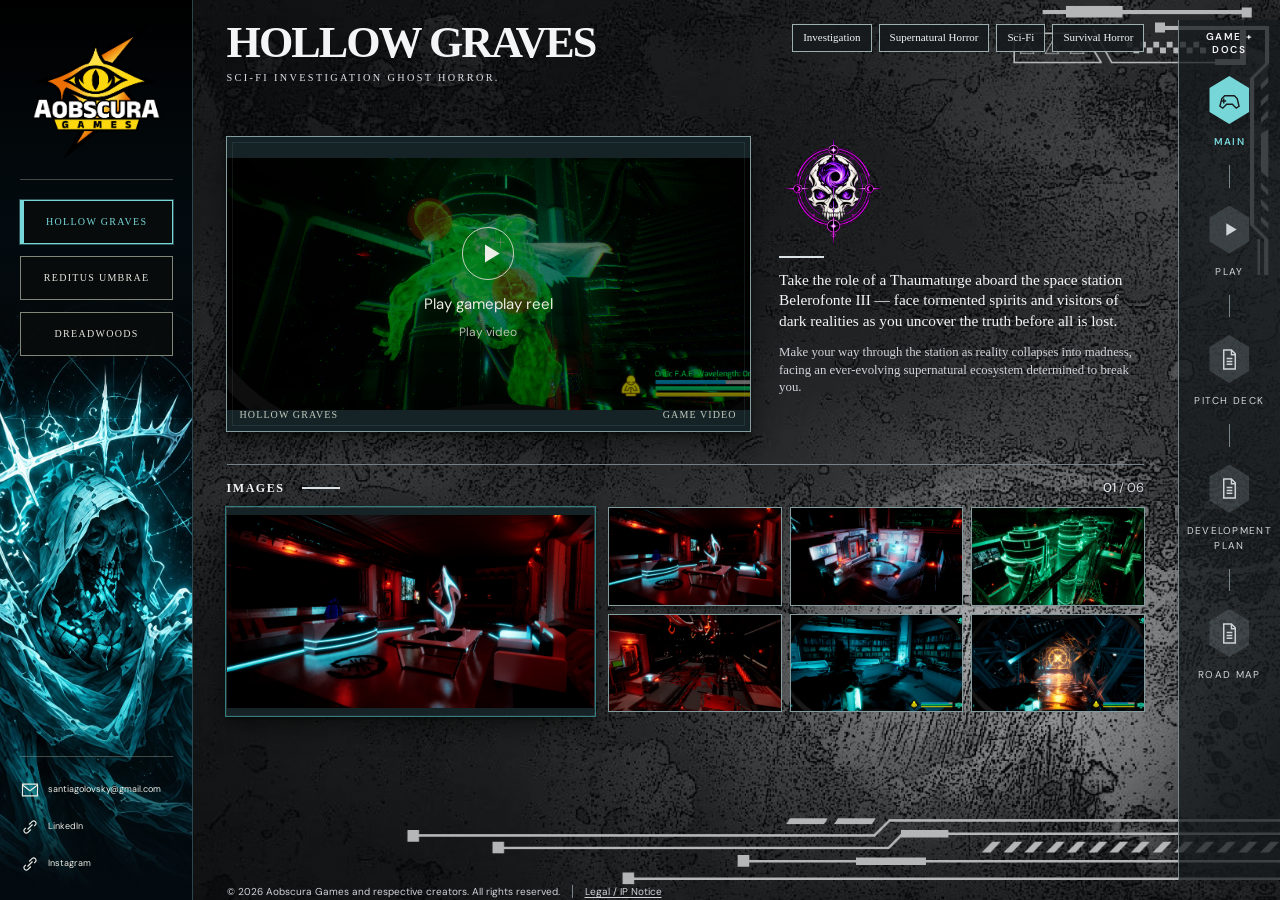
==== commit 8858d952: "Add Instagram below sidebar contact links" ====
--- a/index.html
+++ b/index.html
@@ -8,8 +8,8 @@
   <title>Games — Aobscura Games</title>
   <link rel="icon" href="data:image/svg+xml,%3Csvg xmlns='http://www.w3.org/2000/svg' viewBox='0 0 32 32'%3E%3Crect width='32' height='32' fill='%2330312f'/%3E%3Cpath d='m16 6 10 10-10 10L6 16Z' fill='%23b33b34'/%3E%3C/svg%3E">
   <link rel="stylesheet" href="./style.css?v=20261008l">
-  <script defer src="./games.config.js?v=20261022a"></script>
-  <script defer src="./dreadwoods-media.js?v=20261022a"></script>
+  <script defer src="./games.config.js?v=20261023a"></script>
+  <script defer src="./media-update-20261023.js?v=20261023a"></script>
   <link rel="stylesheet" href="./documents.css?v=20261008l">
   <link rel="stylesheet" href="./surfaces.css?v=20261011f">
   <link rel="stylesheet" href="./pdf-polish.css?v=20261009a">
@@ -20,6 +20,7 @@
   <link rel="stylesheet" href="./legal.css?v=20261021a">
   <script defer src="./legal.js?v=20261021a"></script>
   <script defer src="./app.js?v=20261013a"></script>
+  <script defer src="./autoloop.js?v=20261022a"></script>
   <script defer src="./tags.js?v=20261021a"></script>
 </head>
 <body data-theme="hollow">
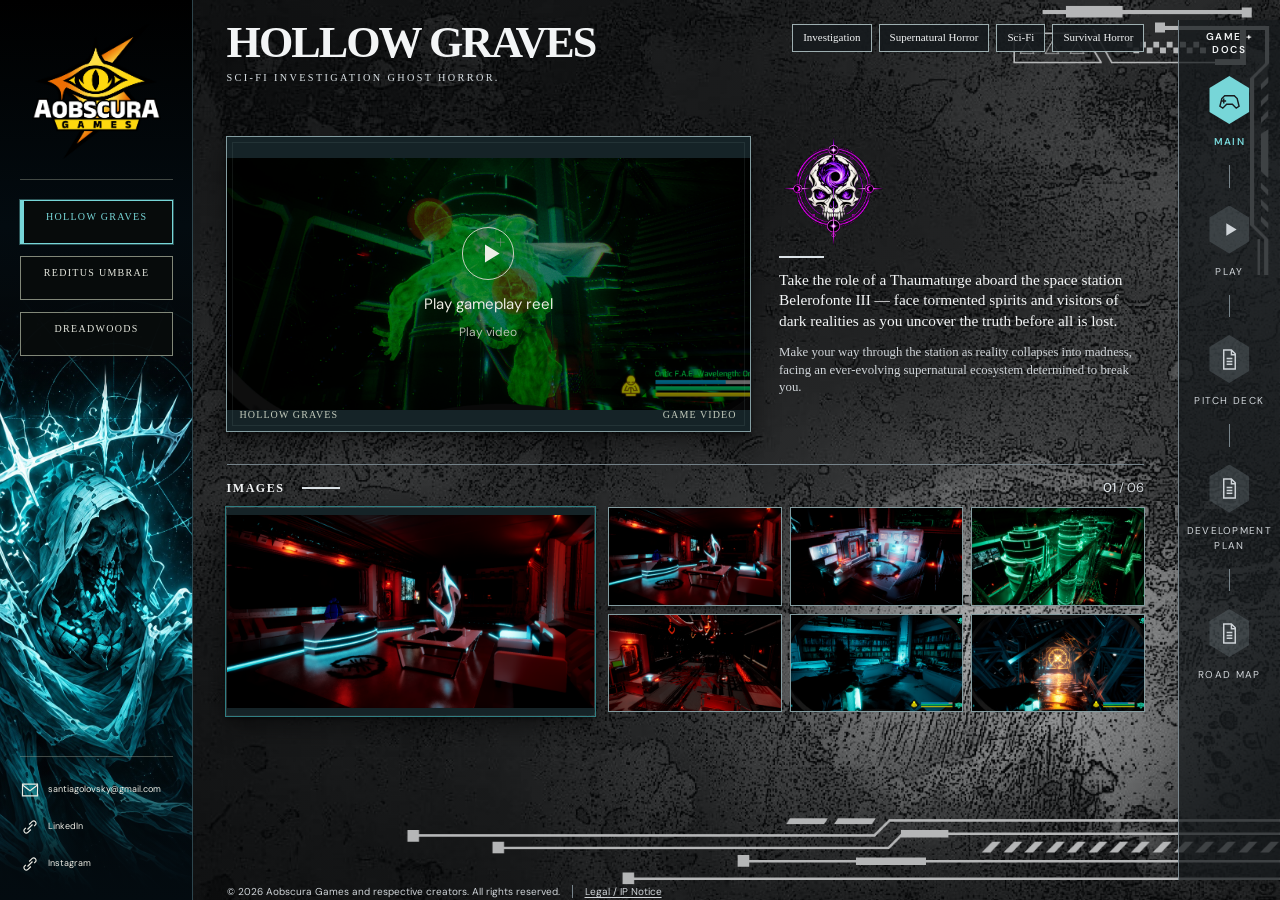
==== commit 02443fb8: "Add deep-linkable game and section routes" ====
--- a/index.html
+++ b/index.html
@@ -7,9 +7,9 @@
   <meta name="description" content="Current games in development by or with the collaboration of Aobscura Games: Hollow Graves, Reditus Umbrae and Dreadwoods.">
   <title>Games — Aobscura Games</title>
   <link rel="icon" href="data:image/svg+xml,%3Csvg xmlns='http://www.w3.org/2000/svg' viewBox='0 0 32 32'%3E%3Crect width='32' height='32' fill='%2330312f'/%3E%3Cpath d='m16 6 10 10-10 10L6 16Z' fill='%23b33b34'/%3E%3C/svg%3E">
-  <link rel="stylesheet" href="./style.css?v=20261008l">
+  <link rel="stylesheet" href="./style.css?v=20261027a">
   <script defer src="./games.config.js?v=20261023a"></script>
-  <script defer src="./media-update-20261023.js?v=20261023a"></script>
+  <script defer src="./media-update-20261023.js?v=20261023b"></script>
   <link rel="stylesheet" href="./documents.css?v=20261008l">
   <link rel="stylesheet" href="./surfaces.css?v=20261011f">
   <link rel="stylesheet" href="./pdf-polish.css?v=20261009a">
@@ -17,9 +17,9 @@
   <link rel="stylesheet" href="./play.css?v=20261021ru">
   <link rel="stylesheet" href="./tags.css?v=20261021a">
   <script defer src="./play.js?v=20261021legal"></script>
-  <link rel="stylesheet" href="./legal.css?v=20261021a">
+  <link rel="stylesheet" href="./legal.css?v=20261027a">
   <script defer src="./legal.js?v=20261021a"></script>
-  <script defer src="./app.js?v=20261013a"></script>
+  <script defer src="./app.js?v=20261027a"></script>
   <script defer src="./autoloop.js?v=20261022a"></script>
   <script defer src="./tags.js?v=20261021a"></script>
 </head>
@@ -78,7 +78,7 @@
       </section>
       <footer class="site-legal-footer" aria-label="Copyright and legal information">
         <span>© 2026 Aobscura Games and respective creators. All rights reserved.</span>
-        <a href="#legal-ip-notice" id="legal-ip-link" aria-haspopup="dialog" aria-controls="legal-ip-notice">Legal / IP Notice</a>
+        <button type="button" id="legal-ip-link" aria-haspopup="dialog" aria-controls="legal-ip-notice">Legal / IP Notice</button>
       </footer>
     </main>
     <nav id="material-tabs" class="material-rail" aria-label="Game materials"><h2>Game + Docs</h2></nav>
--- a/style.css
+++ b/style.css
@@ -202,3 +202,7 @@
 /* Transparent project emblems share the description column's left alignment. */
 body[data-theme] .project-logo{align-items:center;justify-content:flex-start;mix-blend-mode:normal;background:none;padding:0}
 body[data-theme] .project-logo img{mask-image:none;filter:none;mix-blend-mode:normal;object-fit:contain;object-position:left center;width:auto;height:100%;max-width:100%;transform:none}
+
+/* Shareable links retain the existing tab appearance. */
+a.game-tab,a.material-tab{text-decoration:none;cursor:pointer;text-align:center}
+a.material-tab{font-family:inherit}
--- a/legal.css
+++ b/legal.css
@@ -1,8 +1,8 @@
 /* Legal UI only. The desktop footer occupies the existing bottom gutter. */
 .site-legal-footer{position:fixed;left:calc(var(--side-width) + var(--space));right:calc(var(--rail-width) + var(--space));bottom:2px;display:flex;flex-wrap:wrap;align-items:baseline;gap:0 12px;color:var(--muted);font:400 10px/1.3 var(--body);z-index:2;min-width:0;overflow-wrap:anywhere}
-.site-legal-footer a{color:inherit;white-space:nowrap;text-decoration:underline;text-underline-offset:2px;padding-inline-start:12px;border-inline-start:1px solid var(--line)}
-.site-legal-footer a:hover{color:var(--document-accent)}
-.site-legal-footer a:focus-visible{outline:2px solid var(--document-accent);outline-offset:2px}
+.site-legal-footer button{color:inherit;white-space:nowrap;text-decoration:underline;text-underline-offset:2px;padding-inline-start:12px;border-inline-start:1px solid var(--line)}
+.site-legal-footer button:hover{color:var(--document-accent)}
+.site-legal-footer button:focus-visible{outline:2px solid var(--document-accent);outline-offset:2px}
 .legal-dialog{width:min(580px,calc(100% - 32px));max-height:calc(100dvh - 32px);margin:auto;padding:22px 24px;border:1px solid color-mix(in srgb,var(--document-accent) 45%,var(--line));background:var(--paper);color:var(--ink);box-shadow:0 12px 48px #0006;font:400 13px/1.6 var(--body);overflow:auto;overscroll-behavior:contain}
 .legal-dialog::backdrop{background:#0009}
 .legal-dialog-heading{display:flex;align-items:flex-start;gap:16px;justify-content:space-between}
@@ -21,3 +21,5 @@
  #game-panel{padding-bottom:44px}
  .legal-dialog{padding:18px;font-size:13px}
 }
+
+#legal-ip-link{font:inherit;background:none;border:0;border-inline-start:1px solid var(--line);padding:0 0 0 12px;cursor:pointer}
